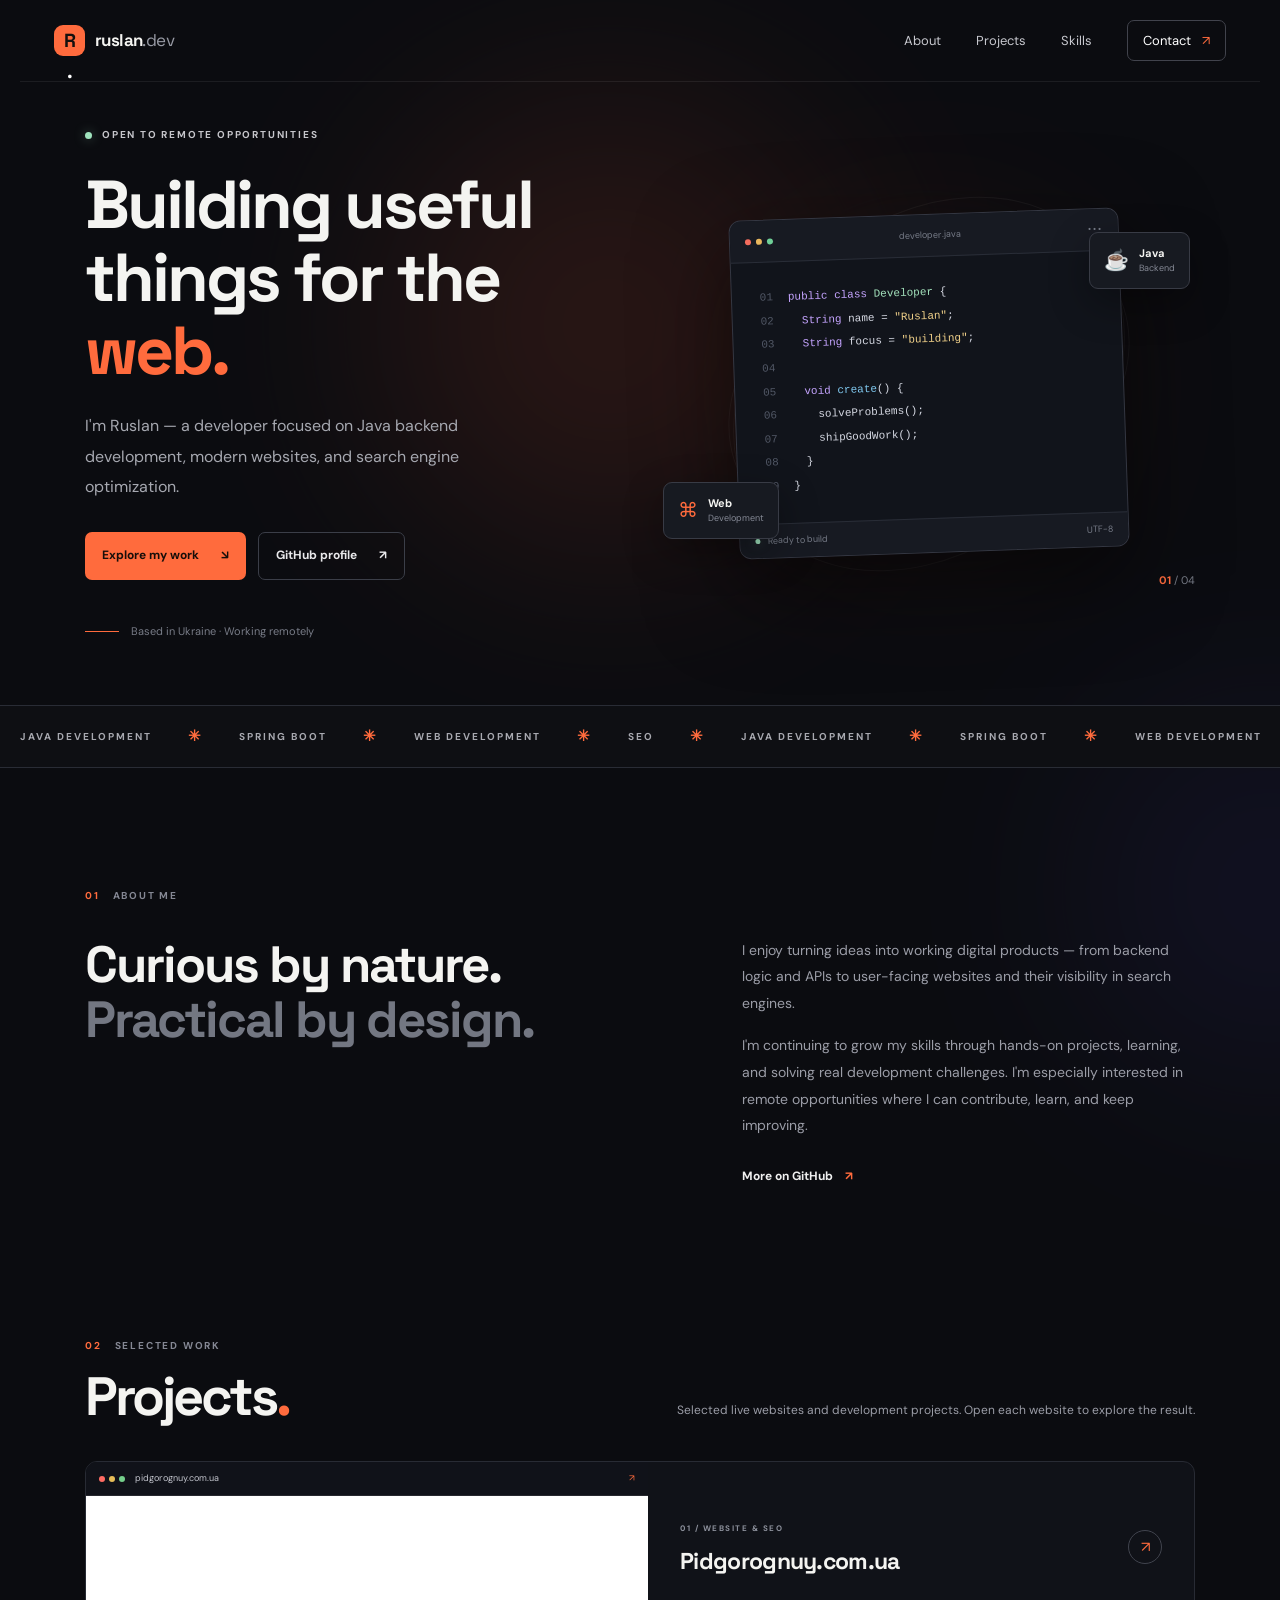
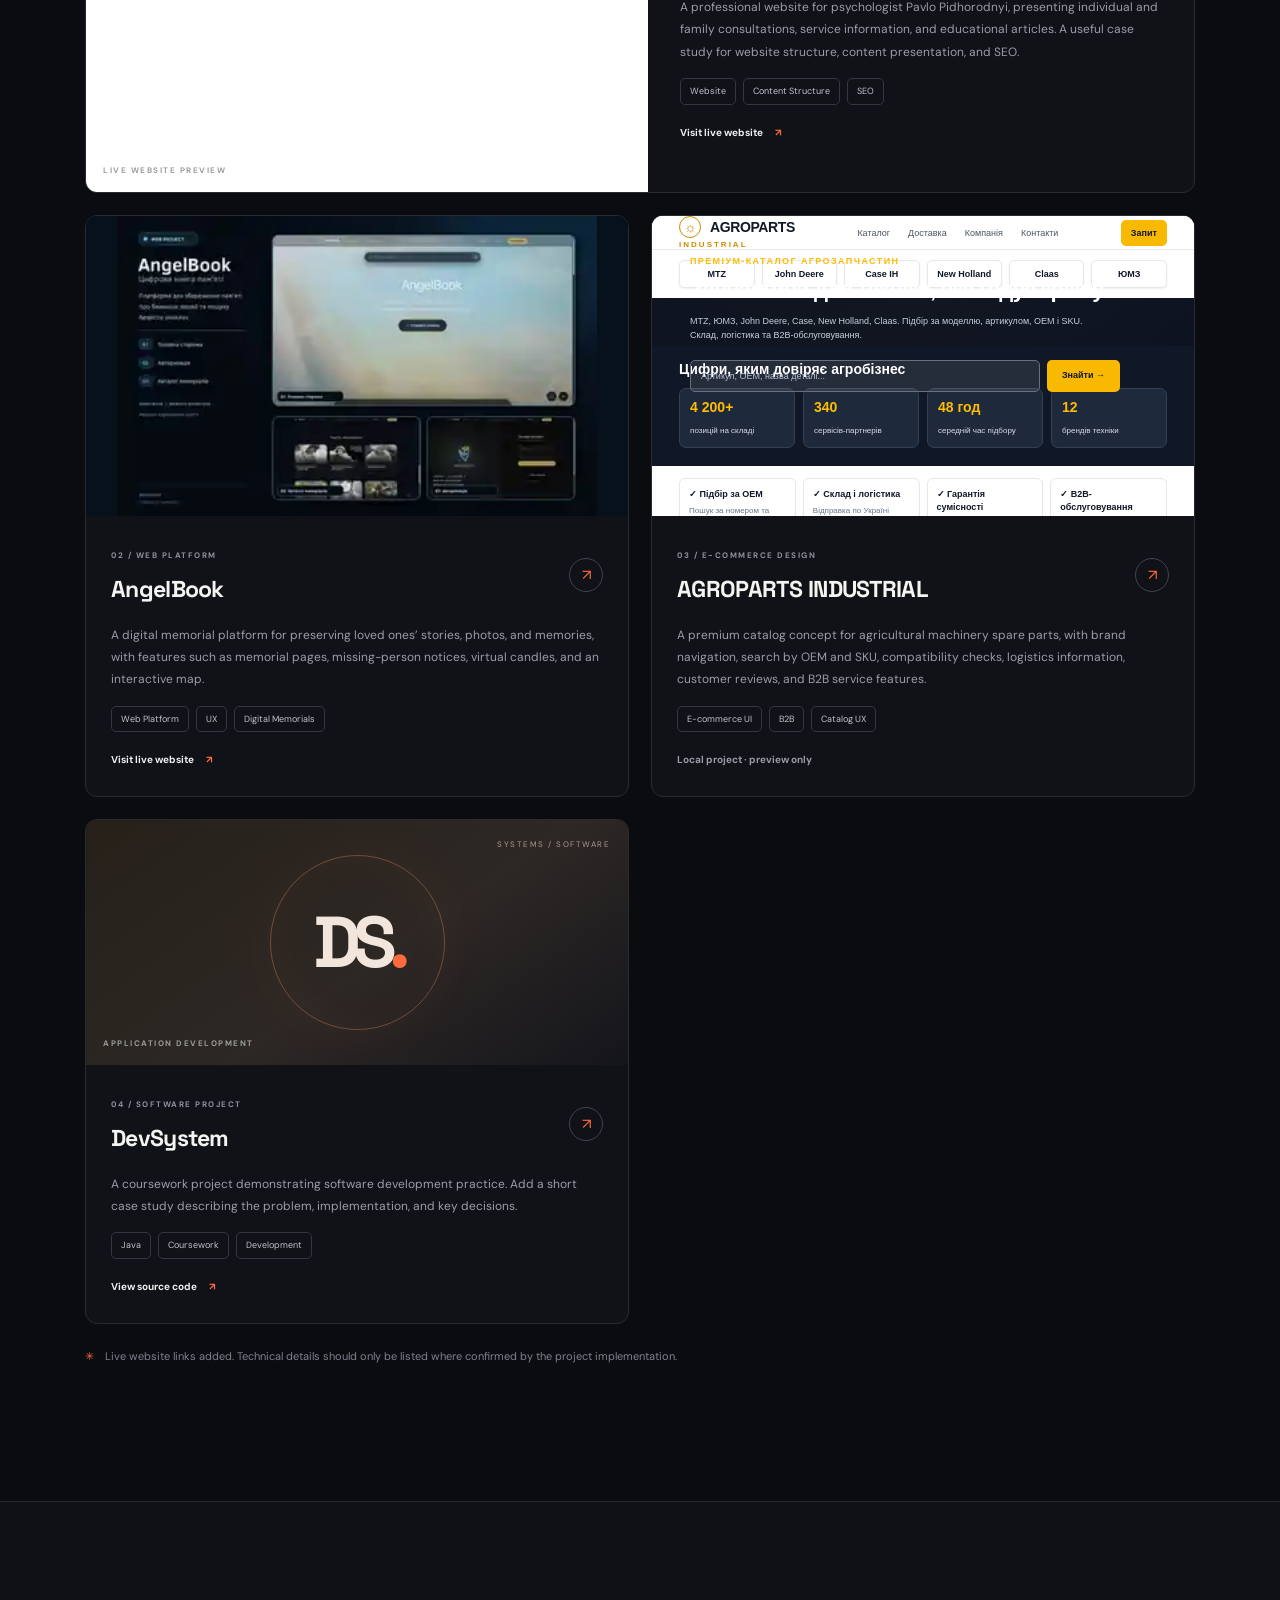
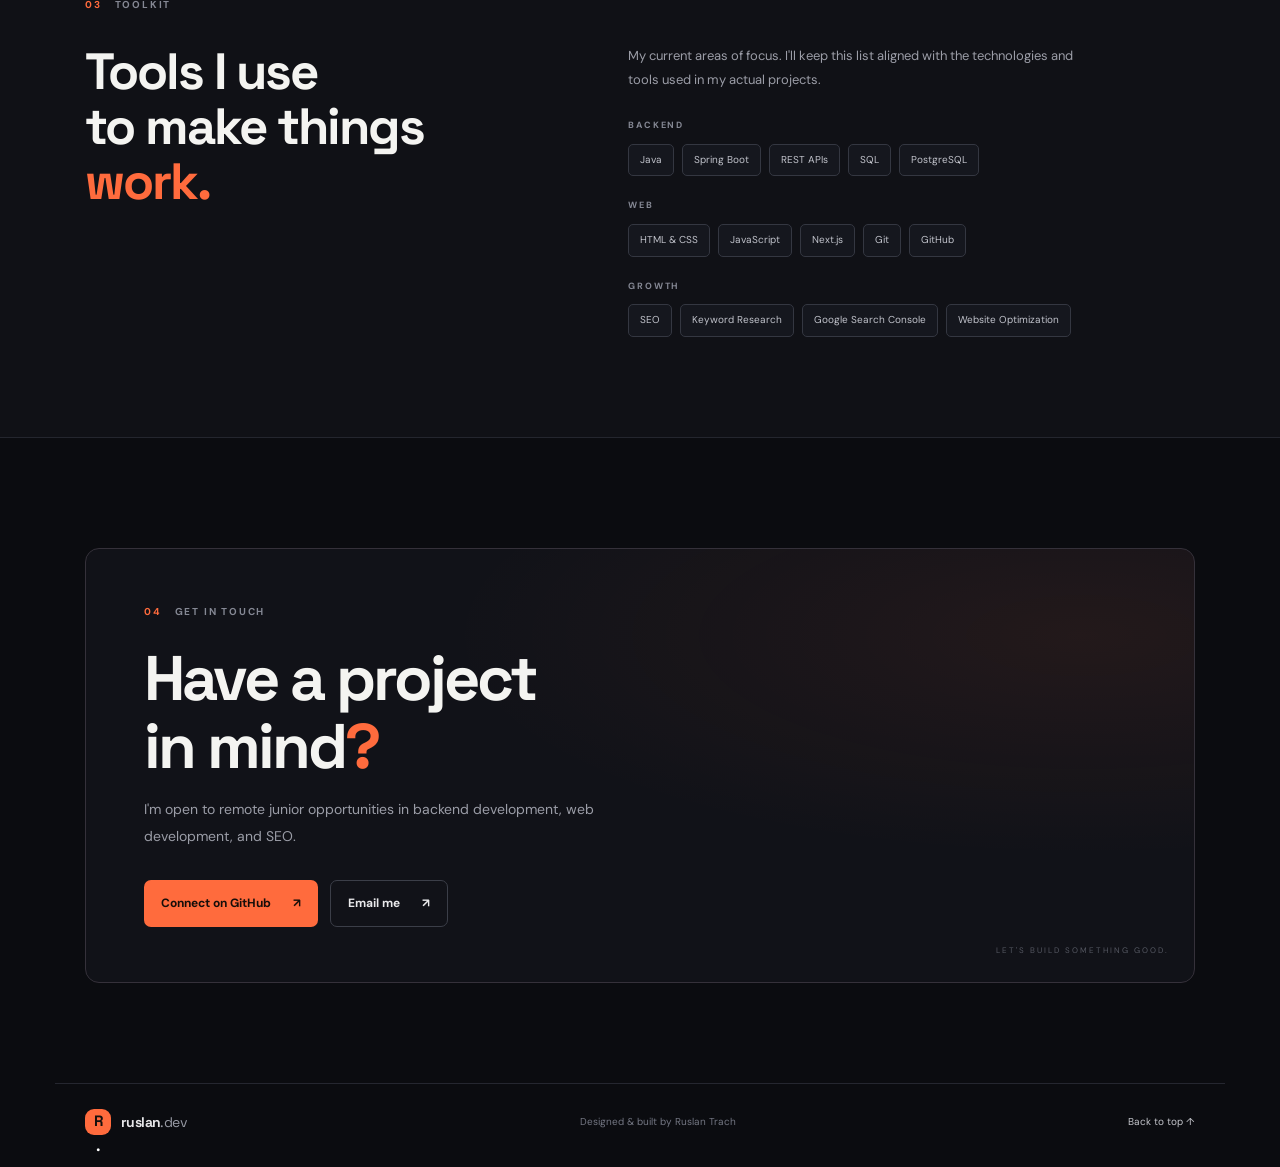
==== index.html @ de2ca95d "Refresh AGROPARTS portfolio preview" ====
<!doctype html>
<html lang="en">
<head>
  <meta charset="UTF-8">
  <meta name="viewport" content="width=device-width, initial-scale=1.0">
  <meta name="theme-color" content="#0b0c10">
  <meta name="description" content="Ruslan Trach — Java backend development, web development and SEO portfolio.">
  <title>Ruslan Trach — Developer Portfolio</title>
  <link rel="preconnect" href="https://fonts.googleapis.com">
  <link rel="preconnect" href="https://fonts.gstatic.com" crossorigin>
  <link href="https://fonts.googleapis.com/css2?family=DM+Sans:wght@400;500;600;700&family=Space+Grotesk:wght@400;500;600;700&display=swap" rel="stylesheet">
  <link rel="stylesheet" href="styles.css">
  <script src="script.js" defer></script>
</head>
<body>
  <div class="ambient ambient-one"></div>
  <div class="ambient ambient-two"></div>
  <header class="site-header">
    <a class="brand" href="#home" aria-label="Ruslan Trach home"><span class="brand-mark">R<span>.</span></span><span>ruslan<span class="muted">.dev</span></span></a>
    <button class="menu-toggle" aria-label="Toggle navigation" aria-expanded="false"><span></span><span></span></button>
    <nav class="nav" aria-label="Main navigation">
      <a href="#about">About</a><a href="#projects">Projects</a><a href="#skills">Skills</a><a href="#contact" class="nav-contact">Contact <span>↗</span></a>
    </nav>
  </header>

  <main>
    <section class="hero section-wrap" id="home">
      <div class="hero-copy">
        <div class="eyebrow"><span class="status-dot"></span> OPEN TO REMOTE OPPORTUNITIES</div>
        <h1>Building useful<br>things for the <span class="accent-text">web.</span></h1>
        <p class="hero-description">I'm Ruslan — a developer focused on Java backend development, modern websites, and search engine optimization.</p>
        <div class="hero-actions">
          <a class="button button-primary" href="#projects">Explore my work <span>↘</span></a>
          <a class="button button-ghost" href="https://github.com/TrachRuslan" target="_blank" rel="noreferrer">GitHub profile <span>↗</span></a>
        </div>
        <div class="hero-meta"><span class="meta-line"></span><span>Based in Ukraine · Working remotely</span></div>
      </div>
      <div class="hero-art" aria-label="Abstract developer illustration">
        <div class="orbit orbit-a"></div><div class="orbit orbit-b"></div>
        <div class="art-glow"></div>
        <div class="code-window">
          <div class="window-top"><div class="window-dots"><i></i><i></i><i></i></div><span>developer.java</span><span class="window-menu">•••</span></div>
          <div class="code-content">
            <div><span class="line-no">01</span><span class="code-purple">public class</span> <span class="code-green">Developer</span> <span>{</span></div>
            <div><span class="line-no">02</span>&nbsp;&nbsp;<span class="code-purple">String</span> name = <span class="code-yellow">"Ruslan"</span>;</div>
            <div><span class="line-no">03</span>&nbsp;&nbsp;<span class="code-purple">String</span> focus = <span class="code-yellow">"building"</span>;</div>
            <div><span class="line-no">04</span></div>
            <div><span class="line-no">05</span>&nbsp;&nbsp;<span class="code-purple">void</span> <span class="code-blue">create</span>() {</div>
            <div><span class="line-no">06</span>&nbsp;&nbsp;&nbsp;&nbsp;solveProblems();</div>
            <div><span class="line-no">07</span>&nbsp;&nbsp;&nbsp;&nbsp;shipGoodWork();</div>
            <div><span class="line-no">08</span>&nbsp;&nbsp;}</div>
            <div><span class="line-no">09</span>}</div>
          </div>
          <div class="window-footer"><span><i class="status-dot"></i> Ready to build</span><span>UTF-8</span></div>
        </div>
        <div class="floating-chip chip-java"><span class="chip-icon">☕</span><span><b>Java</b><small>Backend</small></span></div>
        <div class="floating-chip chip-web"><span class="chip-icon">⌘</span><span><b>Web</b><small>Development</small></span></div>
        <div class="hero-index">01 <span>/ 04</span></div>
      </div>
    </section>

    <section class="ticker" aria-label="Areas of focus"><div class="ticker-track"><span>JAVA DEVELOPMENT</span><b>✳</b><span>SPRING BOOT</span><b>✳</b><span>WEB DEVELOPMENT</span><b>✳</b><span>SEO</span><b>✳</b><span>JAVA DEVELOPMENT</span><b>✳</b><span>SPRING BOOT</span><b>✳</b><span>WEB DEVELOPMENT</span><b>✳</b><span>SEO</span><b>✳</b></div></section>

    <section class="section-wrap about-section" id="about">
      <div class="section-label"><span>01</span> ABOUT ME</div>
      <div class="about-grid">
        <h2>Curious by nature.<br><span class="muted-heading">Practical by design.</span></h2>
        <div class="about-copy"><p>I enjoy turning ideas into working digital products — from backend logic and APIs to user-facing websites and their visibility in search engines.</p><p>I'm continuing to grow my skills through hands-on projects, learning, and solving real development challenges. I'm especially interested in remote opportunities where I can contribute, learn, and keep improving.</p><a class="text-link" href="https://github.com/TrachRuslan" target="_blank" rel="noreferrer">More on GitHub <span>↗</span></a></div>
      </div>
    </section>

    <section class="section-wrap projects-section" id="projects">
      <div class="section-heading"><div><div class="section-label"><span>02</span> SELECTED WORK</div><h2>Projects<span class="accent-text">.</span></h2></div><p>Selected live websites and development projects. Open each website to explore the result.</p></div>
      <div class="project-grid">
        <article class="project-card project-featured">
          <div class="project-visual live-preview"><div class="preview-top"><span class="preview-dots"><i></i><i></i><i></i></span><span>pidgorognuy.com.ua</span><span>↗</span></div><iframe src="https://pidgorognuy.com.ua/" title="Live preview of Pidgorognuy website" loading="lazy"></iframe><a class="preview-overlay" href="https://pidgorognuy.com.ua/" target="_blank" rel="noreferrer" aria-label="Open Pidgorognuy website"></a><div class="visual-caption">LIVE WEBSITE PREVIEW</div></div>
          <div class="project-info"><div class="project-title-row"><div><span class="project-type">01 / WEBSITE & SEO</span><h3>Pidgorognuy.com.ua</h3></div><a class="round-link" href="https://pidgorognuy.com.ua/" target="_blank" rel="noreferrer" aria-label="Open Pidgorognuy website">↗</a></div><p>A professional website for psychologist Pavlo Pidhorodnyi, presenting individual and family consultations, service information, and educational articles. A useful case study for website structure, content presentation, and SEO.</p><div class="tag-list"><span>Website</span><span>Content Structure</span><span>SEO</span></div><a class="project-link" href="https://pidgorognuy.com.ua/" target="_blank" rel="noreferrer">Visit live website <span>↗</span></a></div>
        </article>
        <article class="project-card">
          <div class="project-visual angelbook-visual" style="padding:0;overflow:hidden;min-height:300px;background:#07111b;"><iframe src="angelbook-card.html?v=20261015-2" title="AngelBook portfolio showcase made from real website screenshots" loading="lazy" style="display:block;width:100%;height:100%;min-height:300px;border:0;"></iframe></div>
          <div class="project-info"><div class="project-title-row"><div><span class="project-type">02 / WEB PLATFORM</span><h3>AngelBook</h3></div><a class="round-link" href="https://www.angelbook.org/" target="_blank" rel="noreferrer" aria-label="Open AngelBook website">↗</a></div><p>A digital memorial platform for preserving loved ones’ stories, photos, and memories, with features such as memorial pages, missing-person notices, virtual candles, and an interactive map.</p><div class="tag-list"><span>Web Platform</span><span>UX</span><span>Digital Memorials</span></div><a class="project-link" href="https://www.angelbook.org/" target="_blank" rel="noreferrer">Visit live website <span>↗</span></a></div>
        </article>
        <article class="project-card">
          <div class="project-visual agroparts-visual" style="padding:0;overflow:hidden;min-height:300px;background:#f6f7f9;"><iframe src="agroparts-card.html?v=20261015-3" title="AGROPARTS INDUSTRIAL local project portfolio preview" loading="lazy" style="display:block;width:100%;height:100%;min-height:300px;border:0;"></iframe></div>
          <div class="project-info"><div class="project-title-row"><div><span class="project-type">03 / E-COMMERCE DESIGN</span><h3>AGROPARTS INDUSTRIAL</h3></div><span class="round-link" aria-hidden="true">↗</span></div><p>A premium catalog concept for agricultural machinery spare parts, with brand navigation, search by OEM and SKU, compatibility checks, logistics information, customer reviews, and B2B service features.</p><div class="tag-list"><span>E-commerce UI</span><span>B2B</span><span>Catalog UX</span></div><span class="project-link" style="cursor:default;color:var(--muted,#a1a1aa);">Local project · preview only</span></div>
        </article>
        <article class="project-card">
          <div class="project-visual dev-visual"><div class="dev-orbit"></div><div class="dev-monogram">DS<span>.</span></div><div class="dev-caption">SYSTEMS / SOFTWARE</div><div class="visual-caption">APPLICATION DEVELOPMENT</div></div>
          <div class="project-info"><div class="project-title-row"><div><span class="project-type">04 / SOFTWARE PROJECT</span><h3>DevSystem</h3></div><a class="round-link" href="https://github.com/TrachRuslan/devsystem-coursework" target="_blank" rel="noreferrer" aria-label="View DevSystem repository">↗</a></div><p>A coursework project demonstrating software development practice. Add a short case study describing the problem, implementation, and key decisions.</p><div class="tag-list"><span>Java</span><span>Coursework</span><span>Development</span></div><a class="project-link" href="https://github.com/TrachRuslan/devsystem-coursework" target="_blank" rel="noreferrer">View source code <span>↗</span></a></div>
        </article>
      </div>
      <p class="projects-note"><span>✳</span> Live website links added. Technical details should only be listed where confirmed by the project implementation.</p>
    </section>

    <section class="skills-section" id="skills"><div class="section-wrap"><div class="section-label"><span>03</span> TOOLKIT</div><div class="skills-layout"><h2>Tools I use<br>to make things<br><span class="accent-text">work.</span></h2><div class="skills-content"><p>My current areas of focus. I'll keep this list aligned with the technologies and tools used in my actual projects.</p><div class="skill-groups"><div class="skill-group"><h3>BACKEND</h3><div class="skill-pills"><span>Java</span><span>Spring Boot</span><span>REST APIs</span><span>SQL</span><span>PostgreSQL</span></div></div><div class="skill-group"><h3>WEB</h3><div class="skill-pills"><span>HTML & CSS</span><span>JavaScript</span><span>Next.js</span><span>Git</span><span>GitHub</span></div></div><div class="skill-group"><h3>GROWTH</h3><div class="skill-pills"><span>SEO</span><span>Keyword Research</span><span>Google Search Console</span><span>Website Optimization</span></div></div></div></div></div></div></section>

    <section class="section-wrap contact-section" id="contact"><div class="contact-panel"><div class="section-label"><span>04</span> GET IN TOUCH</div><h2>Have a project<br>in mind<span class="accent-text">?</span></h2><p>I'm open to remote junior opportunities in backend development, web development, and SEO.</p><div class="contact-actions"><a class="button button-primary" href="https://github.com/TrachRuslan" target="_blank" rel="noreferrer">Connect on GitHub <span>↗</span></a><a class="button button-ghost" href="mailto:YOUR_EMAIL@example.com">Email me <span>↗</span></a></div><span class="contact-decoration">LET'S BUILD SOMETHING GOOD.</span></div></section>
  </main>
  <footer class="site-footer"><a class="brand" href="#home"><span class="brand-mark">R<span>.</span></span><span>ruslan<span class="muted">.dev</span></span></a><span>Designed & built by Ruslan Trach</span><a href="#home">Back to top ↑</a></footer>
</body>
</html>
---- styles.css ----
:root{--bg:#0b0c10;--panel:#111319;--panel2:#151820;--text:#f4f4f1;--muted:#989ba5;--line:#292c35;--accent:#ff6b3d;--accent2:#ff9b6b;--green:#9fe3bd;--font:"DM Sans",sans-serif;--display:"Space Grotesk",sans-serif}*{box-sizing:border-box}html{scroll-behavior:smooth;scroll-padding-top:90px}body{margin:0;background:var(--bg);color:var(--text);font-family:var(--font);font-size:15px;line-height:1.65;overflow-x:hidden}a{color:inherit;text-decoration:none}button{font:inherit}.ambient{position:absolute;pointer-events:none;border-radius:50%;filter:blur(110px);opacity:.12;z-index:-1}.ambient-one{width:450px;height:450px;background:#ff6038;top:100px;left:30%}.ambient-two{width:380px;height:380px;background:#6154ff;top:700px;right:-180px;opacity:.08}.site-header{height:82px;max-width:1240px;margin:auto;padding:0 34px;display:flex;align-items:center;justify-content:space-between;border-bottom:1px solid rgba(255,255,255,.07);position:relative;z-index:10}.brand{display:inline-flex;align-items:center;gap:10px;font-family:var(--display);font-weight:700;font-size:17px;letter-spacing:-.6px}.brand-mark{width:31px;height:31px;display:grid;place-items:center;border-radius:9px;background:var(--accent);color:#15100e;font-size:19px}.brand-mark span{color:white}.muted{color:var(--muted);font-weight:400}.nav{display:flex;align-items:center;gap:35px;font-size:13px;color:#c7c8ce}.nav a{transition:color .2s}.nav a:hover,.text-link:hover,.project-link:hover{color:var(--accent2)}.nav-contact{border:1px solid #41434c;padding:9px 15px;border-radius:7px;color:white!important}.nav-contact span{color:var(--accent);margin-left:8px}.menu-toggle{display:none}.section-wrap{max-width:1170px;margin:0 auto;padding-left:30px;padding-right:30px}.hero{min-height:620px;display:grid;grid-template-columns:1fr 1fr;align-items:center;gap:45px;padding-top:45px;padding-bottom:65px}.eyebrow,.section-label,.project-type,.visual-caption,.skill-group h3{font-size:10px;letter-spacing:1.8px;font-weight:700}.eyebrow{display:flex;align-items:center;gap:10px;color:#c6c6cb}.status-dot{display:inline-block;width:7px;height:7px;border-radius:50%;background:var(--green);box-shadow:0 0 12px #9fe3bd66}.hero h1,.section-heading h2,.about-grid h2,.skills-layout h2,.contact-panel h2{font-family:var(--display);letter-spacing:-3px;line-height:1.08;font-size:clamp(44px,5.3vw,70px);margin:24px 0}.accent-text{color:var(--accent)}.hero-description{max-width:470px;color:#a6a8b0;font-size:16px;line-height:1.9}.hero-actions,.contact-actions{display:flex;gap:12px;flex-wrap:wrap;margin-top:30px}.button{display:inline-flex;align-items:center;justify-content:center;gap:22px;padding:13px 17px;border-radius:7px;font-size:12px;font-weight:700;transition:transform .2s,border-color .2s,background .2s}.button:hover{transform:translateY(-2px)}.button-primary{background:var(--accent);color:#170e0a}.button-primary:hover{background:var(--accent2)}.button-ghost{border:1px solid #3b3e48;color:#e9e9eb}.button-ghost:hover{border-color:var(--accent)}.hero-meta{display:flex;align-items:center;gap:12px;color:#777b86;font-size:11px;margin-top:42px}.meta-line{height:1px;width:34px;background:var(--accent)}.hero-art{position:relative;min-height:410px;display:grid;place-items:center}.orbit{position:absolute;border:1px solid #ffffff0d;border-radius:50%;transform:rotate(-25deg)}.orbit-a{width:420px;height:300px}.orbit-b{width:330px;height:430px;transform:rotate(50deg)}.art-glow{position:absolute;width:250px;height:250px;border-radius:50%;background:#ff6038;filter:blur(100px);opacity:.15}.code-window{position:relative;z-index:1;width:min(100%,390px);background:#11141b;border:1px solid #343742;border-radius:12px;box-shadow:0 30px 90px #0008;overflow:hidden;transform:rotate(-2deg)}.window-top,.window-footer{height:42px;display:flex;align-items:center;justify-content:space-between;padding:0 15px;background:#171a22;color:#777c88;font-size:9px;border-bottom:1px solid #292d37}.window-dots{display:flex;gap:5px}.window-dots i{height:6px;width:6px;border-radius:50%;background:#f36c5d}.window-dots i:nth-child(2){background:#e9b75d}.window-dots i:nth-child(3){background:#6fcf97}.window-menu{letter-spacing:2px}.code-content{padding:24px 12px;font-family:monospace;font-size:11px;line-height:2.15;color:#d5d8e2;white-space:nowrap}.line-no{display:inline-block;width:29px;color:#515765;text-align:right;margin-right:15px}.code-purple{color:#c5a4ff}.code-green{color:#a4e3bd}.code-yellow{color:#f2d28a}.code-blue{color:#80c9f0}.window-footer{border-top:1px solid #292d37;border-bottom:0;height:34px}.window-footer .status-dot{margin-right:6px;width:5px;height:5px}.floating-chip{position:absolute;z-index:2;display:flex;align-items:center;gap:10px;padding:11px 14px;background:#171a21;border:1px solid #383b45;border-radius:9px;box-shadow:0 14px 40px #0005}.floating-chip b,.floating-chip small{display:block;line-height:1.4}.floating-chip b{font-size:11px}.floating-chip small{color:#858995;font-size:9px}.chip-icon{font-size:20px;color:var(--accent)}.chip-java{top:53px;right:5px}.chip-web{bottom:50px;left:0}.hero-index{position:absolute;right:0;bottom:0;font-size:11px;color:var(--accent);font-weight:700}.hero-index span{color:#777b86;font-weight:400}.ticker{border-top:1px solid var(--line);border-bottom:1px solid var(--line);overflow:hidden;background:#0e0f13}.ticker-track{display:flex;justify-content:space-around;align-items:center;gap:36px;min-width:800px;padding:18px 20px;font-size:10px;font-weight:700;letter-spacing:2px;color:#a8a9b0;white-space:nowrap}.ticker-track b{color:var(--accent);font-size:15px}.about-section{padding-top:120px;padding-bottom:115px}.section-label{color:#858894;display:flex;align-items:center;gap:13px}.section-label span{color:var(--accent)}.about-grid{display:grid;grid-template-columns:1fr .8fr;gap:90px;align-items:start;margin-top:32px}.about-grid h2,.skills-layout h2{font-size:clamp(35px,4vw,51px);letter-spacing:-2px;margin:0}.muted-heading{color:#737782}.about-copy p,.section-heading>p,.skills-content>p,.contact-panel>p{color:#9b9da7;line-height:1.9;font-size:14px;margin:0 0 16px}.text-link,.project-link{display:inline-flex;align-items:center;gap:12px;color:#f0f0f0;font-size:12px;font-weight:700;margin-top:12px}.text-link span,.project-link span{color:var(--accent)}.projects-section{padding-top:35px;padding-bottom:125px}.section-heading{display:flex;align-items:end;justify-content:space-between;margin-bottom:35px}.section-heading h2{font-size:54px;margin:14px 0 0}.section-heading>p{font-size:12px;margin:0 0 5px}.project-grid{display:grid;grid-template-columns:1fr 1fr;gap:22px}.project-card{border:1px solid #282b34;background:#101218;border-radius:12px;overflow:hidden;transition:transform .25s,border-color .25s}.project-card:hover{transform:translateY(-4px);border-color:#48404a}.project-featured{grid-column:span 2;display:grid;grid-template-columns:1.03fr 1fr}.project-visual{height:245px;position:relative;overflow:hidden;background:#181d1b}.project-featured .project-visual{height:100%;min-height:330px}.visual-caption{position:absolute;bottom:15px;left:17px;color:#999e9b;font-size:8px;letter-spacing:1.5px}.agri-visual{background:linear-gradient(135deg,#17271f,#314b32 60%,#202c24);padding:20px 25px}.visual-grid,.backend-grid{position:absolute;inset:0;background-image:linear-gradient(#ffffff0a 1px,transparent 1px),linear-gradient(90deg,#ffffff0a 1px,transparent 1px);background-size:28px 28px;mask-image:linear-gradient(120deg,#000,transparent 85%)}.agri-top{position:relative;display:flex;justify-content:space-between;align-items:center;color:#e6eadf;font-size:13px}.mini-brand{font-family:var(--display);font-weight:700;letter-spacing:-.5px}.mini-brand span{color:#c5e17b}.mini-menu{font-size:18px}.agri-copy{position:relative;z-index:1;margin-top:45px;display:flex;flex-direction:column;align-items:flex-start}.visual-kicker{font-size:8px;letter-spacing:2px;color:#c2d7b0}.agri-copy strong{font-family:var(--display);font-size:clamp(24px,3vw,38px);line-height:1.1;letter-spacing:-1.5px;margin:10px 0 16px;color:#f0f2e9}.visual-cta{font-size:9px;background:#d3e99a;color:#1b2819;padding:7px 10px;border-radius:3px;font-weight:700}.agri-orb{position:absolute;right:28px;bottom:26px;width:110px;height:110px;border-radius:50%;border:1px solid #d6edac77;display:grid;place-items:center;color:#d6edac;font-family:var(--display);font-size:43px;transform:rotate(12deg);box-shadow:inset 0 0 40px #d6edac12}.agri-orb span{font-size:18px;color:#d6edac}.project-info{padding:25px}.project-featured .project-info{padding:30px 32px;display:flex;flex-direction:column;align-items:flex-start;justify-content:center}.project-title-row{display:flex;align-items:center;justify-content:space-between;width:100%;gap:10px}.project-type{font-size:8px;letter-spacing:1.5px;color:#8e929d}.project-info h3{font-family:var(--display);font-size:23px;letter-spacing:-.7px;margin:5px 0 0}.round-link{flex-shrink:0;display:grid;place-items:center;width:34px;height:34px;border:1px solid #41444e;border-radius:50%;color:var(--accent);transition:background .2s}.round-link:hover{background:#29201e}.project-info p{color:#9b9da7;font-size:12px;line-height:1.85;margin:15px 0}.tag-list{display:flex;gap:7px;flex-wrap:wrap}.tag-list span,.skill-pills span{border:1px solid #343741;border-radius:5px;padding:5px 9px;font-size:9px;color:#c1c3cb}.project-link{margin-top:20px;font-size:10px}.backend-visual{background:linear-gradient(135deg,#19182b,#22223b 60%,#14151e);display:grid;place-items:center}.api-badge{position:absolute;top:22px;left:22px;font-size:10px;letter-spacing:1px;color:#e5e2ff}.api-badge span{color:#9fe3bd;font-size:8px;margin-left:8px}.api-card{width:64%;max-width:230px;position:relative;z-index:1;background:#10111c;border:1px solid #45445d;border-radius:8px;padding:14px;box-shadow:0 20px 45px #0005;transform:rotate(3deg)}.api-card-top{display:flex;justify-content:space-between;color:#9b9eb1;font-size:8px}.api-card-top span:last-child{color:#9fe3bd}.api-route{font-family:monospace;font-size:14px;margin:13px 0;color:#f2f0ff}.api-line{height:4px;border-radius:3px;background:#37384d;margin:7px 0}.line-wide{width:100%}.line-short{width:55%}.api-response{background:#191a2a;border-radius:4px;padding:8px;font-family:monospace;font-size:9px;line-height:1.8;color:#b7a5ff}.api-response i{font-style:normal;color:#9fe3bd}.dev-visual{background:linear-gradient(145deg,#262019,#2e2825 55%,#14151b);display:grid;place-items:center}.dev-orbit{position:absolute;width:175px;height:175px;border:1px solid #ff9b6b55;border-radius:50%;box-shadow:0 0 55px #ff6b3d0b,inset 0 0 40px #ff6b3d0b}.dev-monogram{font-family:var(--display);font-size:72px;letter-spacing:-8px;font-weight:700;color:#f2e5db;z-index:1}.dev-monogram span{color:var(--accent)}.dev-caption{position:absolute;top:18px;right:18px;font-size:8px;color:#a59a93;letter-spacing:1.5px}.projects-note{color:#7e828e;font-size:11px;margin-top:23px}.projects-note span{color:var(--accent);margin-right:8px}.skills-section{background:#101116;border-top:1px solid #24262e;border-bottom:1px solid #24262e;padding:95px 0 100px}.skills-layout{display:grid;grid-template-columns:.8fr 1fr;gap:90px;margin-top:30px}.skills-layout h2{font-size:51px}.skills-content>p{font-size:13px;max-width:450px}.skill-groups{display:grid;gap:22px;margin-top:25px}.skill-group h3{color:#858894;font-size:9px;margin:0 0 11px}.skill-pills{display:flex;gap:8px;flex-wrap:wrap}.skill-pills span{padding:7px 11px;font-size:10px;background:#15171e}.contact-section{padding-top:110px;padding-bottom:100px}.contact-panel{position:relative;overflow:hidden;padding:55px 58px;border:1px solid #35313a;border-radius:14px;background:radial-gradient(ellipse at 90% 20%,#ff6b3d13,transparent 45%),#111218}.contact-panel h2{font-size:clamp(44px,5vw,63px);margin:24px 0 16px}.contact-panel>p{max-width:480px}.contact-decoration{position:absolute;right:25px;bottom:25px;font-size:8px;letter-spacing:2px;color:#555862}.site-footer{max-width:1170px;margin:auto;padding:25px 30px 32px;border-top:1px solid #252730;display:flex;align-items:center;justify-content:space-between;color:#747783;font-size:10px}.site-footer .brand{color:#e7e7e9;font-size:14px}.site-footer .brand-mark{width:26px;height:26px;font-size:15px}.site-footer>a:last-child{color:#c5c6cc}.site-footer>a:last-child:hover{color:var(--accent)}@media(min-width:1300px){.hero{min-height:660px}}@media(max-width:850px){.hero{grid-template-columns:1fr;gap:10px;padding-top:80px}.hero-copy{max-width:650px}.hero-art{min-height:380px;margin-top:5px}.hero h1{font-size:62px}.about-grid,.skills-layout{grid-template-columns:1fr;gap:28px}.about-grid{margin-top:24px}.skills-layout h2 br{display:none}.project-featured{grid-template-columns:1fr}.project-featured .project-visual{min-height:300px}.project-featured .project-info{padding:25px}.section-heading{align-items:start;gap:20px;flex-direction:column}.section-heading>p br{display:none}.about-section{padding-top:90px;padding-bottom:80px}.projects-section{padding-bottom:90px}.skills-section{padding:75px 0}.contact-section{padding-top:75px;padding-bottom:70px}}@media(max-width:600px){.site-header{height:70px;padding:0 20px}.menu-toggle{display:flex;flex-direction:column;gap:5px;border:1px solid #363943;background:#15171e;padding:10px;border-radius:7px}.menu-toggle span{display:block;width:18px;height:2px;background:#eee}.nav{display:none;position:absolute;top:69px;left:0;right:0;background:#101116;padding:20px;flex-direction:column;align-items:stretch;gap:18px;border-bottom:1px solid var(--line)}.nav.open{display:flex}.nav-contact{text-align:center}.section-wrap{padding-left:21px;padding-right:21px}.hero{padding-top:64px;padding-bottom:40px;min-height:auto}.hero h1{font-size:48px;letter-spacing:-2px}.hero-description{font-size:14px}.hero-actions{gap:8px}.button{padding:12px 13px;gap:13px}.hero-art{min-height:320px;margin:15px -8px 0}.code-window{width:94%;transform:none}.code-content{font-size:9px;padding:18px 8px}.line-no{margin-right:8px;width:22px}.chip-java{top:15px;right:0}.chip-web{bottom:15px;left:0}.floating-chip{padding:8px 10px}.orbit-a{width:300px;height:220px}.orbit-b{height:320px;width:260px}.hero-index{right:5px;bottom:-2px}.ticker-track{gap:23px;padding:14px 10px;font-size:9px}.about-section{padding-top:70px;padding-bottom:70px}.about-grid h2,.skills-layout h2{font-size:37px}.section-heading h2{font-size:45px}.project-grid{grid-template-columns:1fr;gap:16px}.project-featured{grid-column:auto}.project-featured .project-visual{min-height:270px}.agri-orb{width:80px;height:80px;font-size:31px;right:15px;bottom:20px}.agri-copy{margin-top:38px}.agri-copy strong{font-size:31px}.project-info,.project-featured .project-info{padding:22px}.project-info h3{font-size:21px}.project-visual{height:225px}.skills-section{padding:65px 0}.skills-layout{gap:20px}.skill-groups{gap:19px}.contact-section{padding-top:55px;padding-bottom:55px}.contact-panel{padding:30px 22px}.contact-panel h2{font-size:45px;letter-spacing:-2px}.contact-decoration{position:static;display:block;margin-top:30px;font-size:7px}.site-footer{padding:22px 21px;gap:15px;flex-wrap:wrap}.site-footer>span{order:3;width:100%}}@media(prefers-reduced-motion:reduce){*,*::before,*::after{scroll-behavior:auto!important;transition:none!important}}
/* Real project previews */
.live-preview{background:#101218;isolation:isolate}
.preview-top{height:34px;position:absolute;z-index:2;left:0;right:0;top:0;display:flex;align-items:center;gap:10px;padding:0 13px;background:#111319eF;border-bottom:1px solid #ffffff18;color:#c4c6ce;font-size:9px}
.preview-top>span:last-child{margin-left:auto;color:var(--accent)}
.preview-dots{display:flex;gap:4px}
.preview-dots i{display:block;width:6px;height:6px;border-radius:50%;background:#ff6b63}
.preview-dots i:nth-child(2){background:#e7bd58}
.preview-dots i:nth-child(3){background:#75cf8b}
.live-preview iframe{position:absolute;top:34px;left:0;width:100%;height:calc(100% - 34px);border:0;background:#fff;pointer-events:none}
.preview-overlay{position:absolute;inset:34px 0 0;z-index:1}
.angelbook-visual{background:#090a0f;min-height:330px;display:block}
.angelbook-shot{position:absolute;overflow:hidden;border:1px solid #ffffff35;border-radius:7px;background:#111;box-shadow:0 18px 45px #0009}
.angelbook-shot img{display:block;width:100%;height:100%;object-fit:cover;object-position:top}
.angelbook-shot-main{left:6%;top:9%;width:66%;height:72%;z-index:2;transform:rotate(-2deg)}
.angelbook-shot-side{right:4%;top:17%;width:42%;height:43%;z-index:3;transform:rotate(3deg)}
.angelbook-shot-bottom{right:8%;bottom:4%;width:51%;height:37%;z-index:4;transform:rotate(-1deg)}
.angelbook-visual .visual-caption{z-index:5;left:13px;bottom:10px;padding:4px 7px;border-radius:3px;background:#090a0fce;color:#d6c27e;font-size:7px;letter-spacing:1.2px}
@media(max-width:600px){.angelbook-visual{min-height:270px}.angelbook-shot-main{width:70%;height:70%;left:4%;top:8%}.angelbook-shot-side{width:45%;height:42%;right:3%;top:15%}.angelbook-shot-bottom{width:53%;height:37%;right:5%;bottom:4%}.live-preview{min-height:270px}}
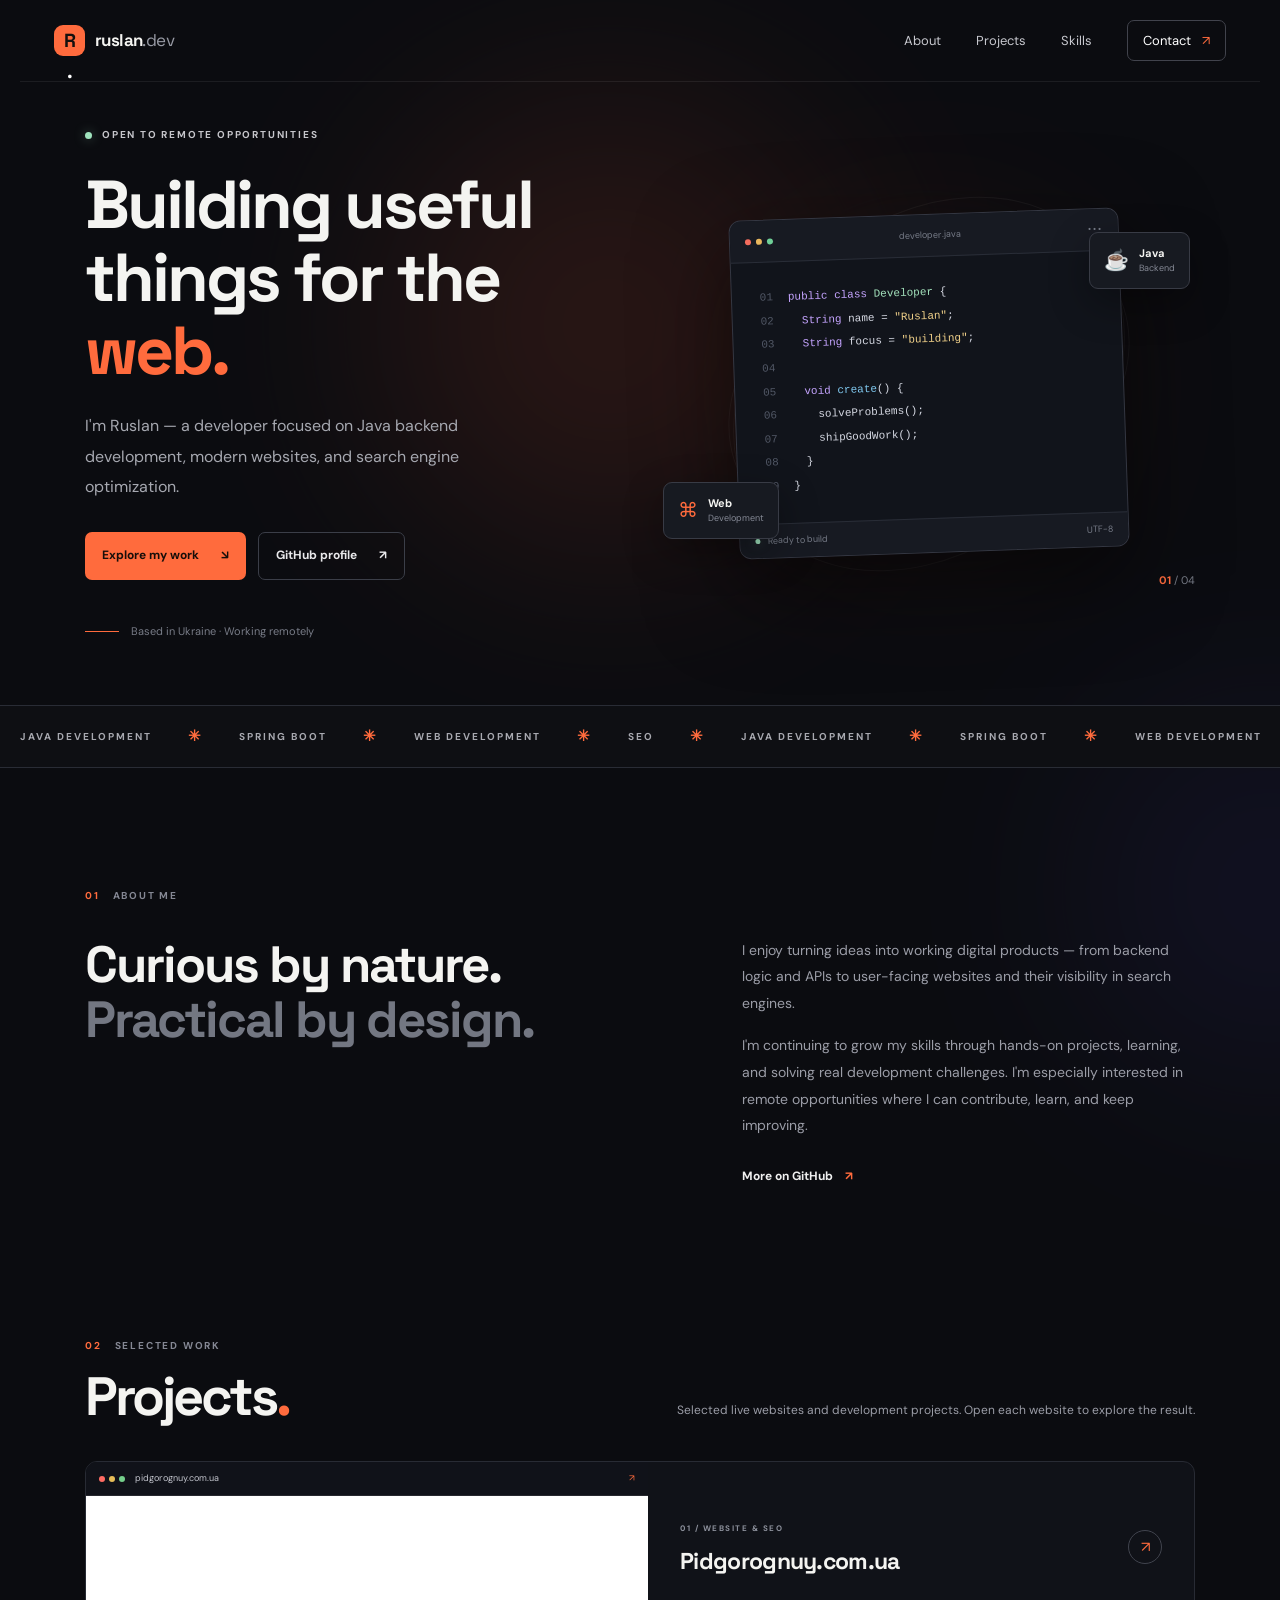
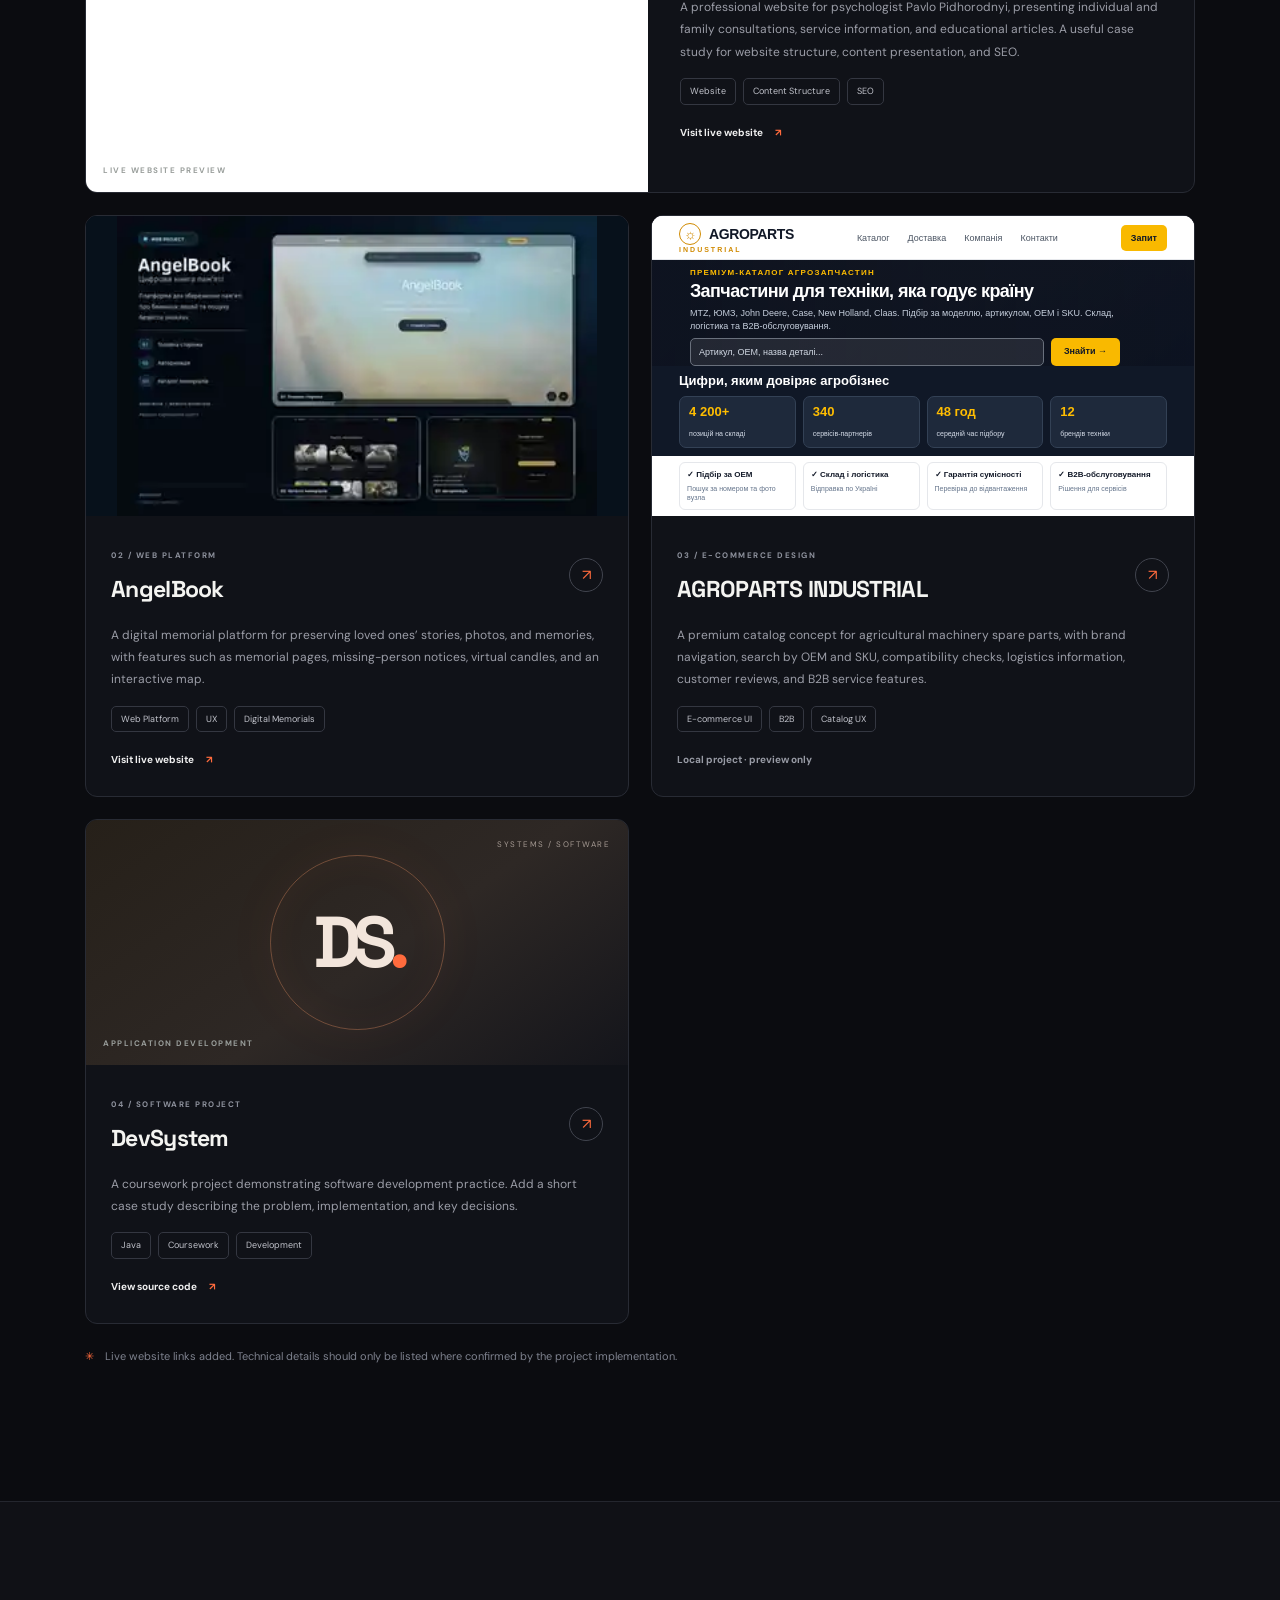
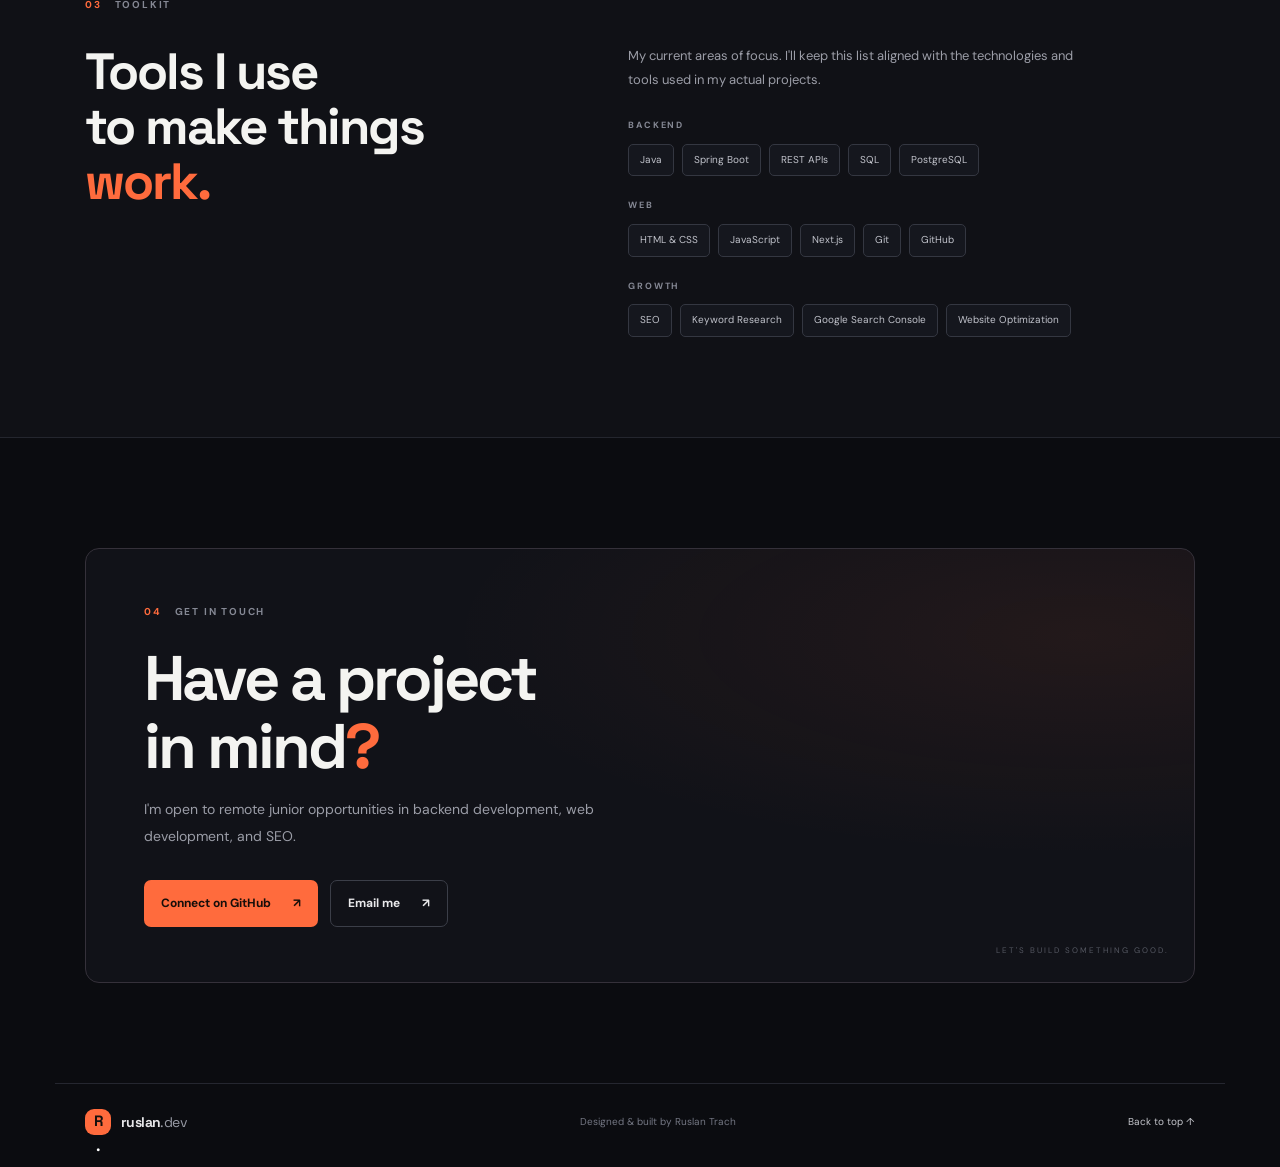
==== commit 0f5871d1: "Refresh AGROPARTS preview after layout fix" ====
--- a/index.html
+++ b/index.html
@@ -81,7 +81,7 @@
           <div class="project-info"><div class="project-title-row"><div><span class="project-type">02 / WEB PLATFORM</span><h3>AngelBook</h3></div><a class="round-link" href="https://www.angelbook.org/" target="_blank" rel="noreferrer" aria-label="Open AngelBook website">↗</a></div><p>A digital memorial platform for preserving loved ones’ stories, photos, and memories, with features such as memorial pages, missing-person notices, virtual candles, and an interactive map.</p><div class="tag-list"><span>Web Platform</span><span>UX</span><span>Digital Memorials</span></div><a class="project-link" href="https://www.angelbook.org/" target="_blank" rel="noreferrer">Visit live website <span>↗</span></a></div>
         </article>
         <article class="project-card">
-          <div class="project-visual agroparts-visual" style="padding:0;overflow:hidden;min-height:300px;background:#f6f7f9;"><iframe src="agroparts-card.html?v=20261015-3" title="AGROPARTS INDUSTRIAL local project portfolio preview" loading="lazy" style="display:block;width:100%;height:100%;min-height:300px;border:0;"></iframe></div>
+          <div class="project-visual agroparts-visual" style="padding:0;overflow:hidden;min-height:300px;background:#f6f7f9;"><iframe src="agroparts-card.html?v=20261015-4" title="AGROPARTS INDUSTRIAL local project portfolio preview" loading="lazy" style="display:block;width:100%;height:100%;min-height:300px;border:0;"></iframe></div>
           <div class="project-info"><div class="project-title-row"><div><span class="project-type">03 / E-COMMERCE DESIGN</span><h3>AGROPARTS INDUSTRIAL</h3></div><span class="round-link" aria-hidden="true">↗</span></div><p>A premium catalog concept for agricultural machinery spare parts, with brand navigation, search by OEM and SKU, compatibility checks, logistics information, customer reviews, and B2B service features.</p><div class="tag-list"><span>E-commerce UI</span><span>B2B</span><span>Catalog UX</span></div><span class="project-link" style="cursor:default;color:var(--muted,#a1a1aa);">Local project · preview only</span></div>
         </article>
         <article class="project-card">
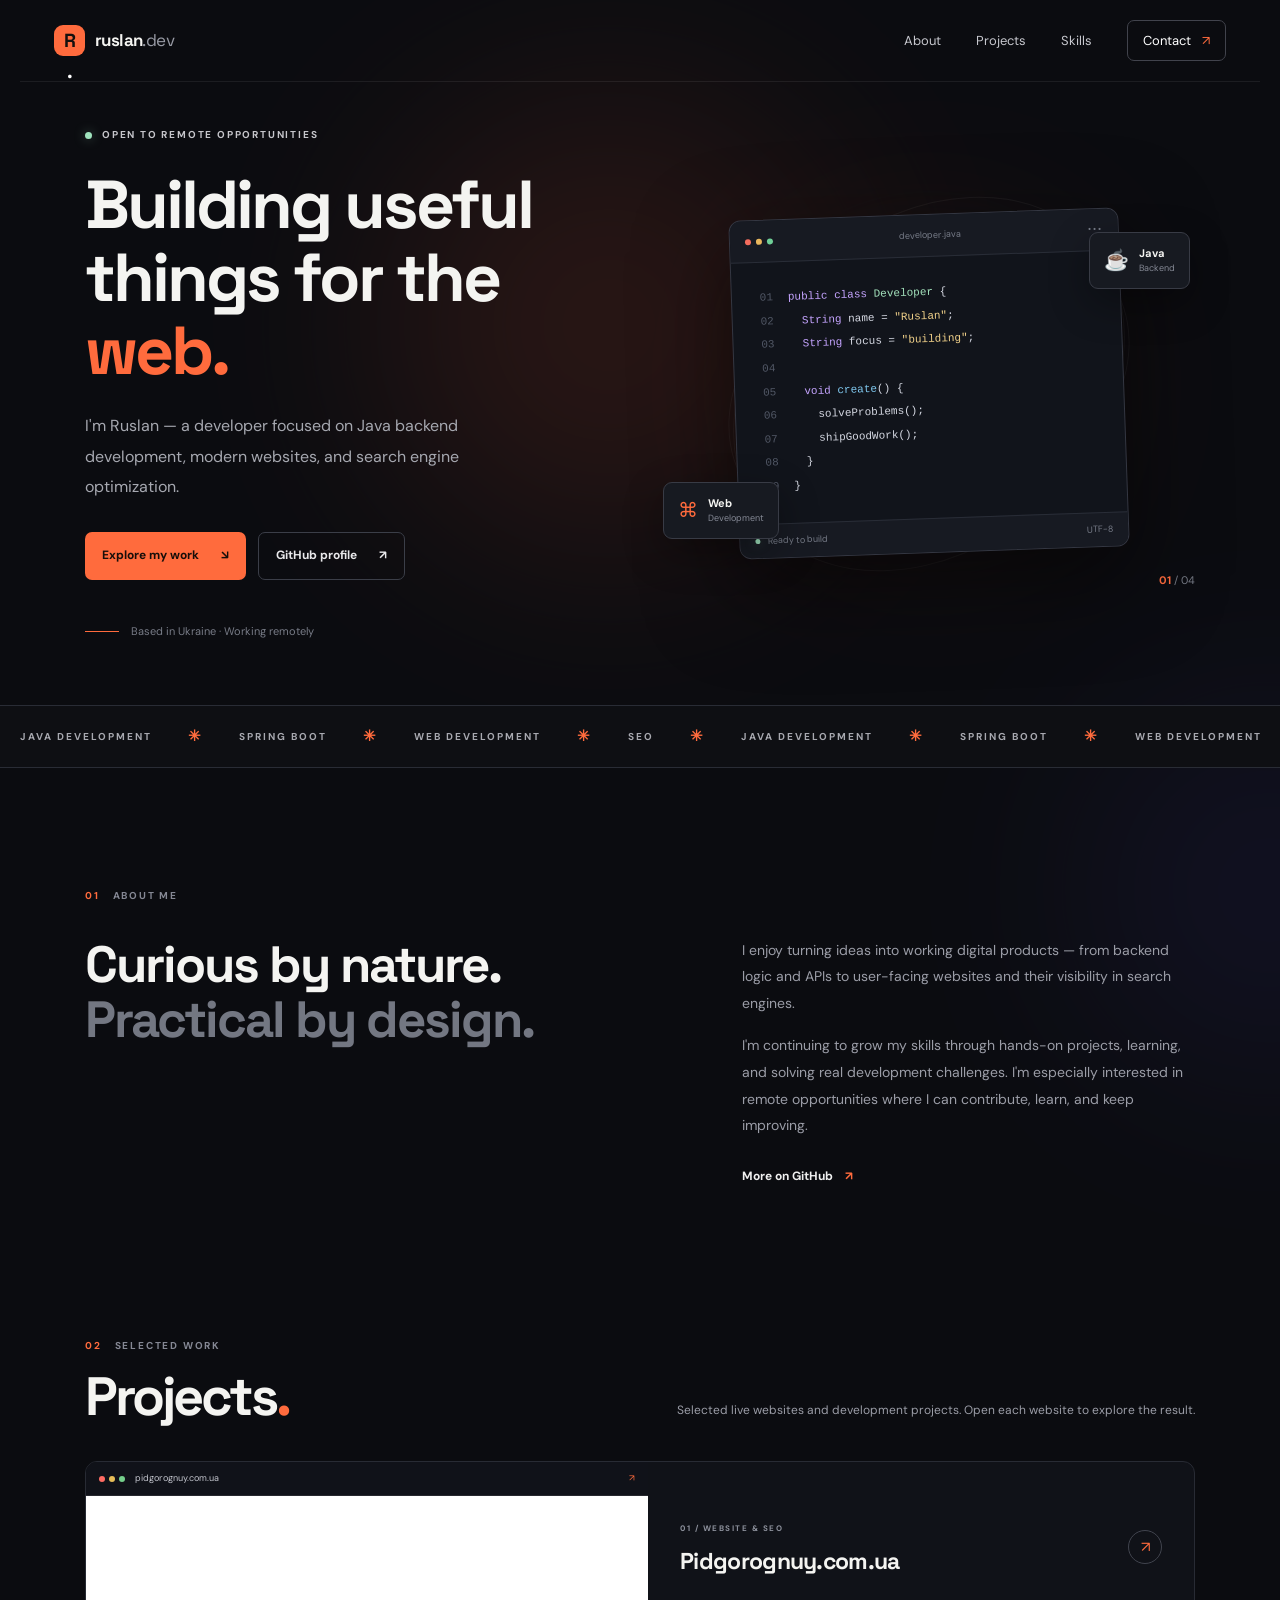
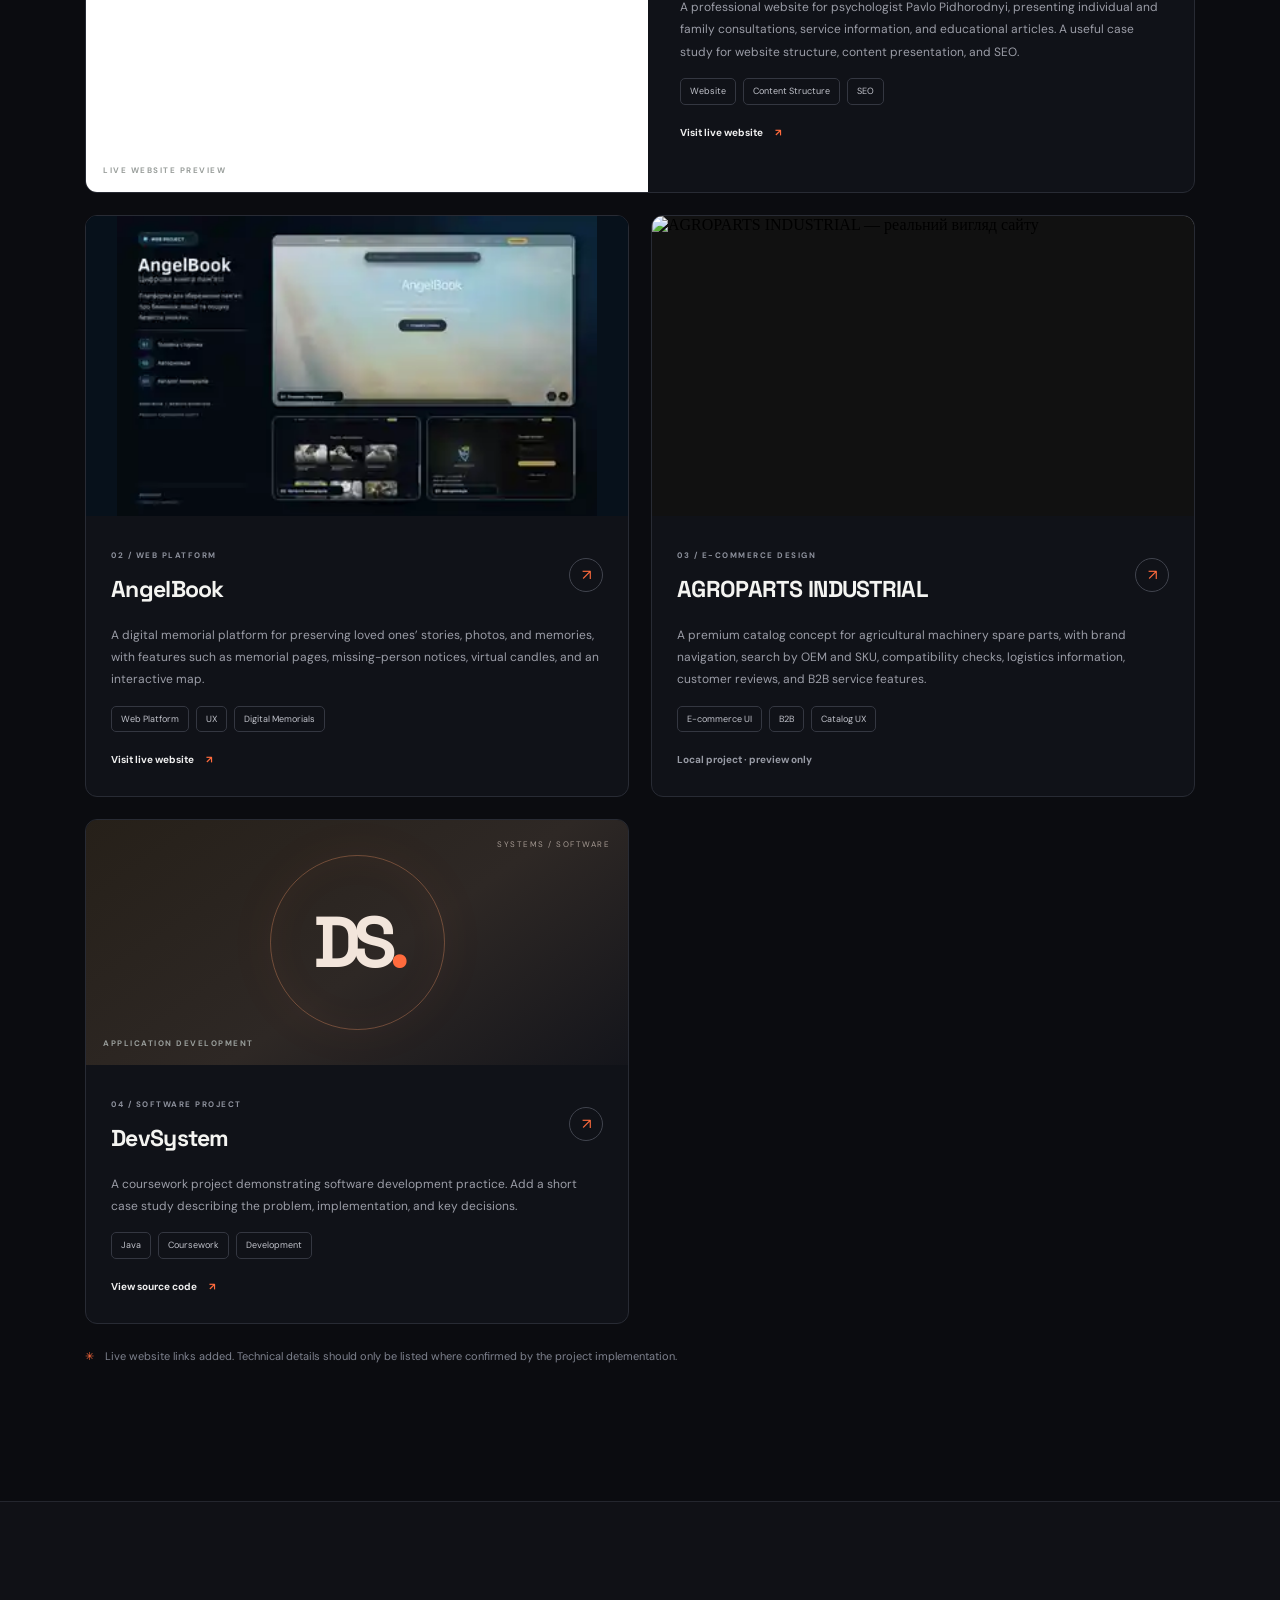
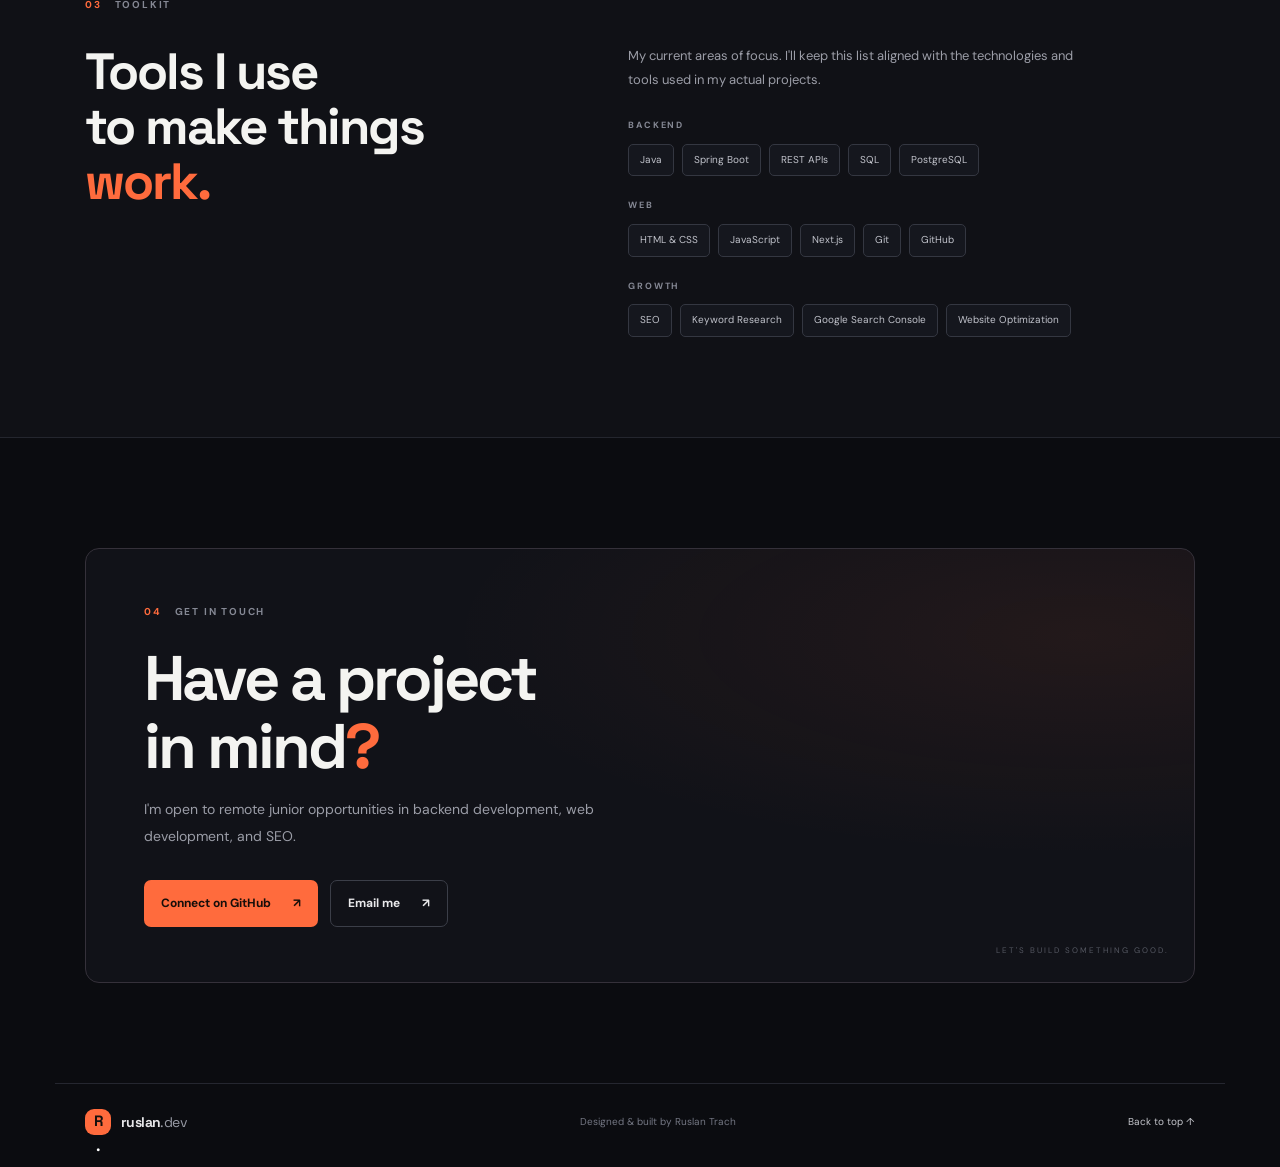
==== commit a2935e88: "Refresh AGROPARTS screenshot preview" ====
--- a/index.html
+++ b/index.html
@@ -81,7 +81,7 @@
           <div class="project-info"><div class="project-title-row"><div><span class="project-type">02 / WEB PLATFORM</span><h3>AngelBook</h3></div><a class="round-link" href="https://www.angelbook.org/" target="_blank" rel="noreferrer" aria-label="Open AngelBook website">↗</a></div><p>A digital memorial platform for preserving loved ones’ stories, photos, and memories, with features such as memorial pages, missing-person notices, virtual candles, and an interactive map.</p><div class="tag-list"><span>Web Platform</span><span>UX</span><span>Digital Memorials</span></div><a class="project-link" href="https://www.angelbook.org/" target="_blank" rel="noreferrer">Visit live website <span>↗</span></a></div>
         </article>
         <article class="project-card">
-          <div class="project-visual agroparts-visual" style="padding:0;overflow:hidden;min-height:300px;background:#f6f7f9;"><iframe src="agroparts-card.html?v=20261015-4" title="AGROPARTS INDUSTRIAL local project portfolio preview" loading="lazy" style="display:block;width:100%;height:100%;min-height:300px;border:0;"></iframe></div>
+          <div class="project-visual agroparts-visual" style="padding:0;overflow:hidden;min-height:300px;background:#f6f7f9;"><iframe src="agroparts-card.html?v=20261015-5" title="AGROPARTS INDUSTRIAL local project portfolio preview" loading="lazy" style="display:block;width:100%;height:100%;min-height:300px;border:0;"></iframe></div>
           <div class="project-info"><div class="project-title-row"><div><span class="project-type">03 / E-COMMERCE DESIGN</span><h3>AGROPARTS INDUSTRIAL</h3></div><span class="round-link" aria-hidden="true">↗</span></div><p>A premium catalog concept for agricultural machinery spare parts, with brand navigation, search by OEM and SKU, compatibility checks, logistics information, customer reviews, and B2B service features.</p><div class="tag-list"><span>E-commerce UI</span><span>B2B</span><span>Catalog UX</span></div><span class="project-link" style="cursor:default;color:var(--muted,#a1a1aa);">Local project · preview only</span></div>
         </article>
         <article class="project-card">
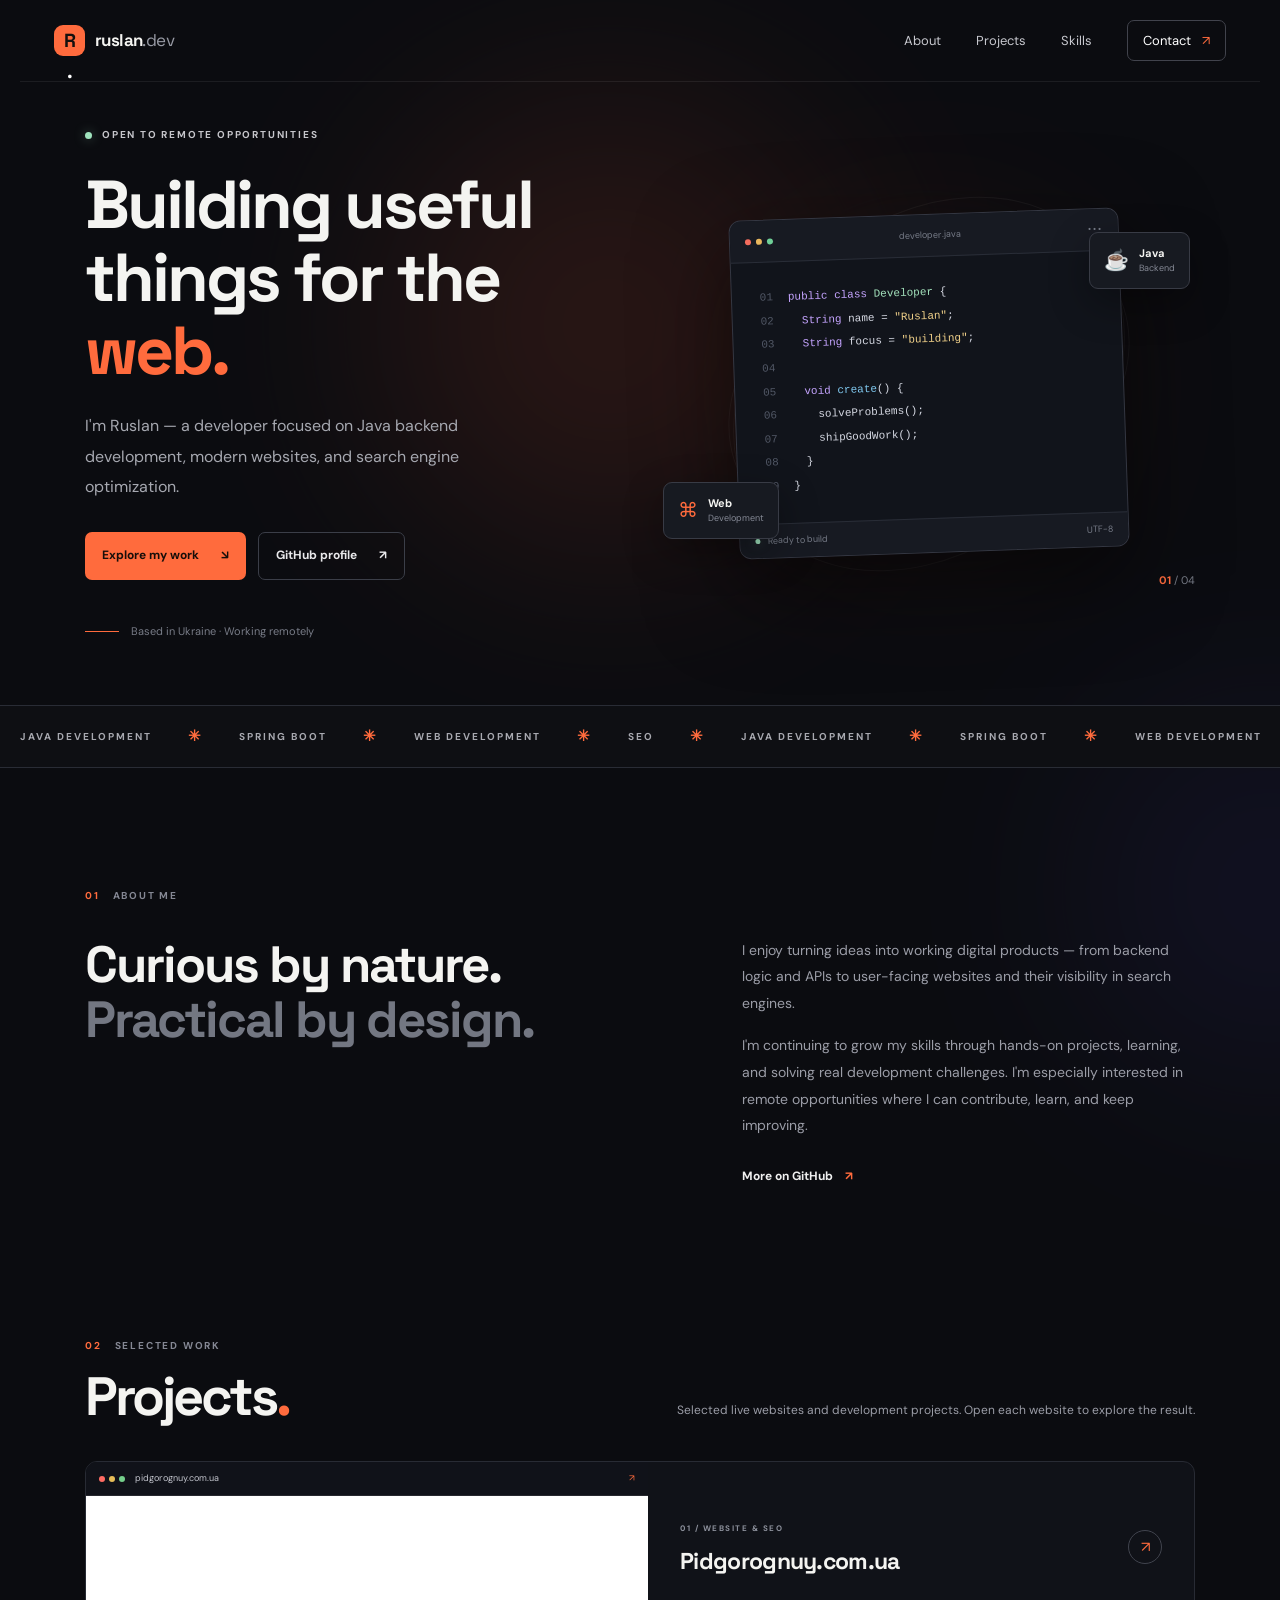
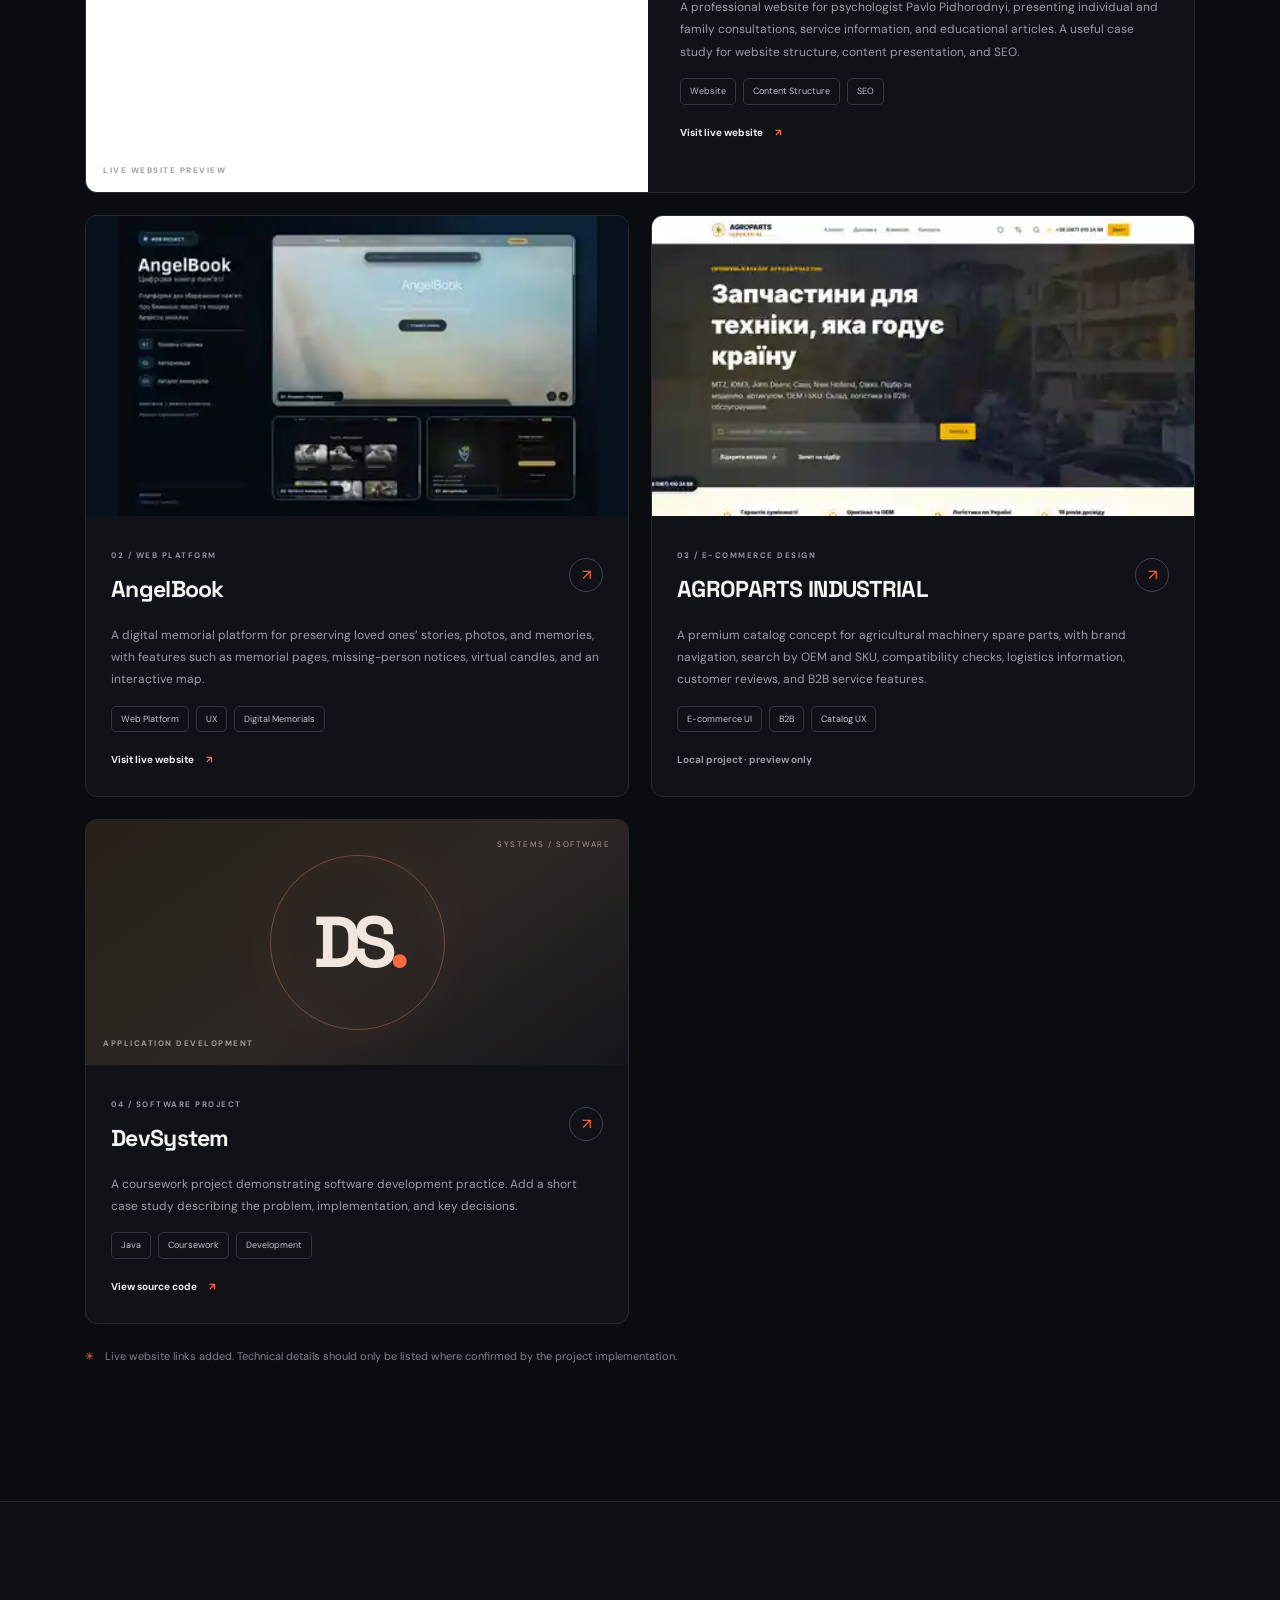
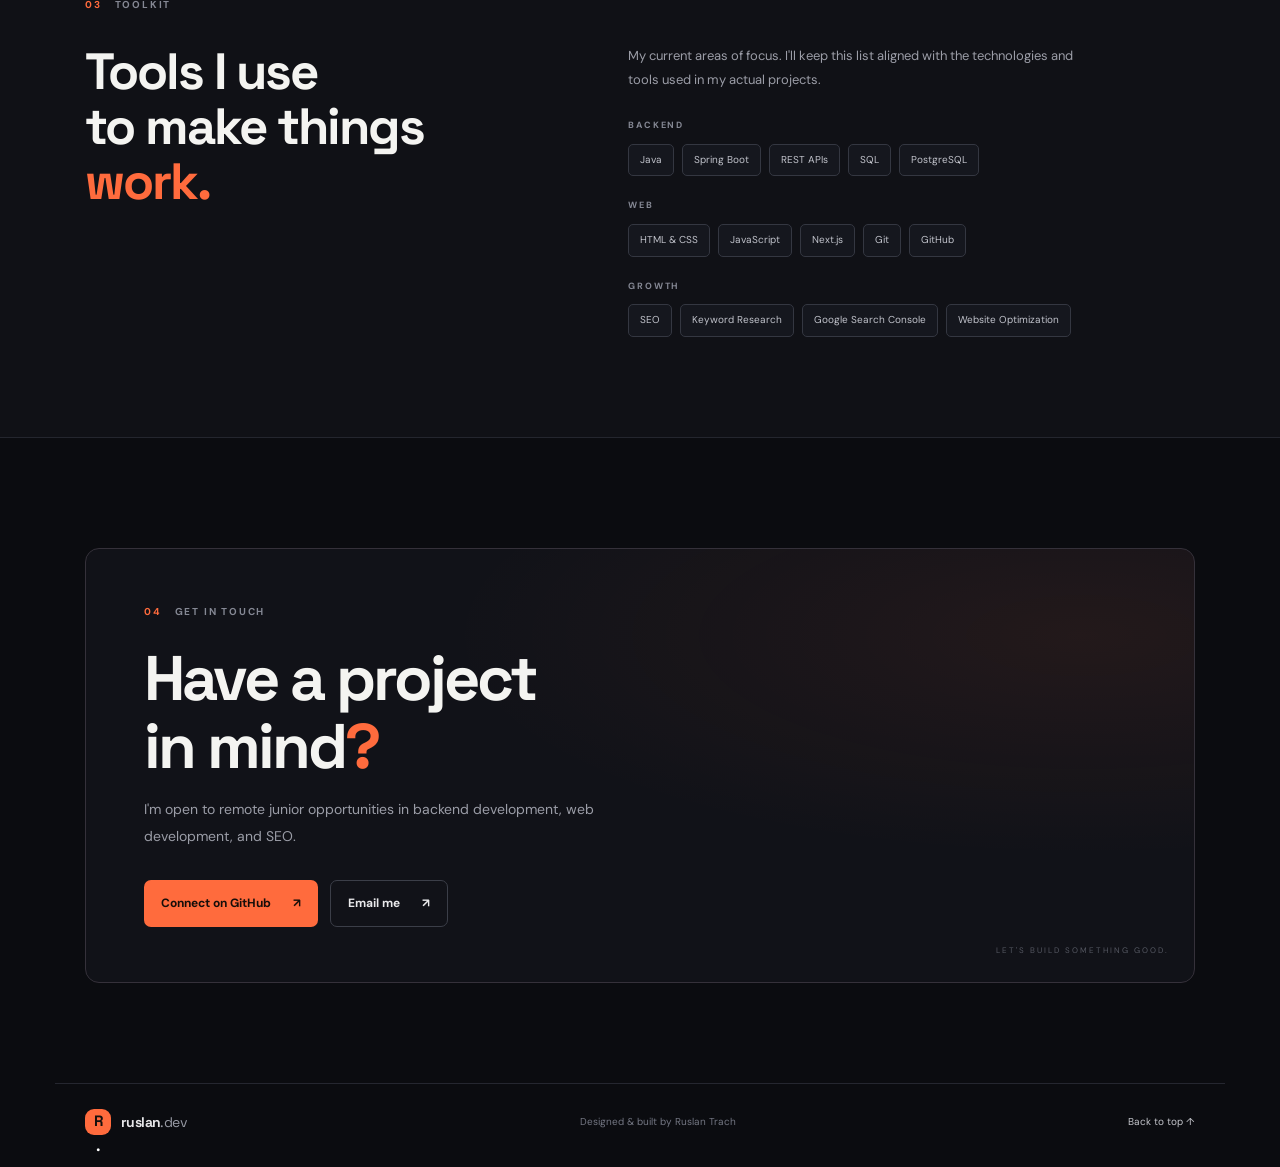
==== commit 12ef0dc7: "Refresh portfolio card to supplied AGROPARTS screenshot" ====
--- a/index.html
+++ b/index.html
@@ -81,7 +81,7 @@
           <div class="project-info"><div class="project-title-row"><div><span class="project-type">02 / WEB PLATFORM</span><h3>AngelBook</h3></div><a class="round-link" href="https://www.angelbook.org/" target="_blank" rel="noreferrer" aria-label="Open AngelBook website">↗</a></div><p>A digital memorial platform for preserving loved ones’ stories, photos, and memories, with features such as memorial pages, missing-person notices, virtual candles, and an interactive map.</p><div class="tag-list"><span>Web Platform</span><span>UX</span><span>Digital Memorials</span></div><a class="project-link" href="https://www.angelbook.org/" target="_blank" rel="noreferrer">Visit live website <span>↗</span></a></div>
         </article>
         <article class="project-card">
-          <div class="project-visual agroparts-visual" style="padding:0;overflow:hidden;min-height:300px;background:#f6f7f9;"><iframe src="agroparts-card.html?v=20261015-5" title="AGROPARTS INDUSTRIAL local project portfolio preview" loading="lazy" style="display:block;width:100%;height:100%;min-height:300px;border:0;"></iframe></div>
+          <div class="project-visual agroparts-visual" style="padding:0;overflow:hidden;min-height:300px;background:#f6f7f9;"><iframe src="agroparts-card.html?v=20261015-6" title="AGROPARTS INDUSTRIAL local project portfolio preview" loading="lazy" style="display:block;width:100%;height:100%;min-height:300px;border:0;"></iframe></div>
           <div class="project-info"><div class="project-title-row"><div><span class="project-type">03 / E-COMMERCE DESIGN</span><h3>AGROPARTS INDUSTRIAL</h3></div><span class="round-link" aria-hidden="true">↗</span></div><p>A premium catalog concept for agricultural machinery spare parts, with brand navigation, search by OEM and SKU, compatibility checks, logistics information, customer reviews, and B2B service features.</p><div class="tag-list"><span>E-commerce UI</span><span>B2B</span><span>Catalog UX</span></div><span class="project-link" style="cursor:default;color:var(--muted,#a1a1aa);">Local project · preview only</span></div>
         </article>
         <article class="project-card">
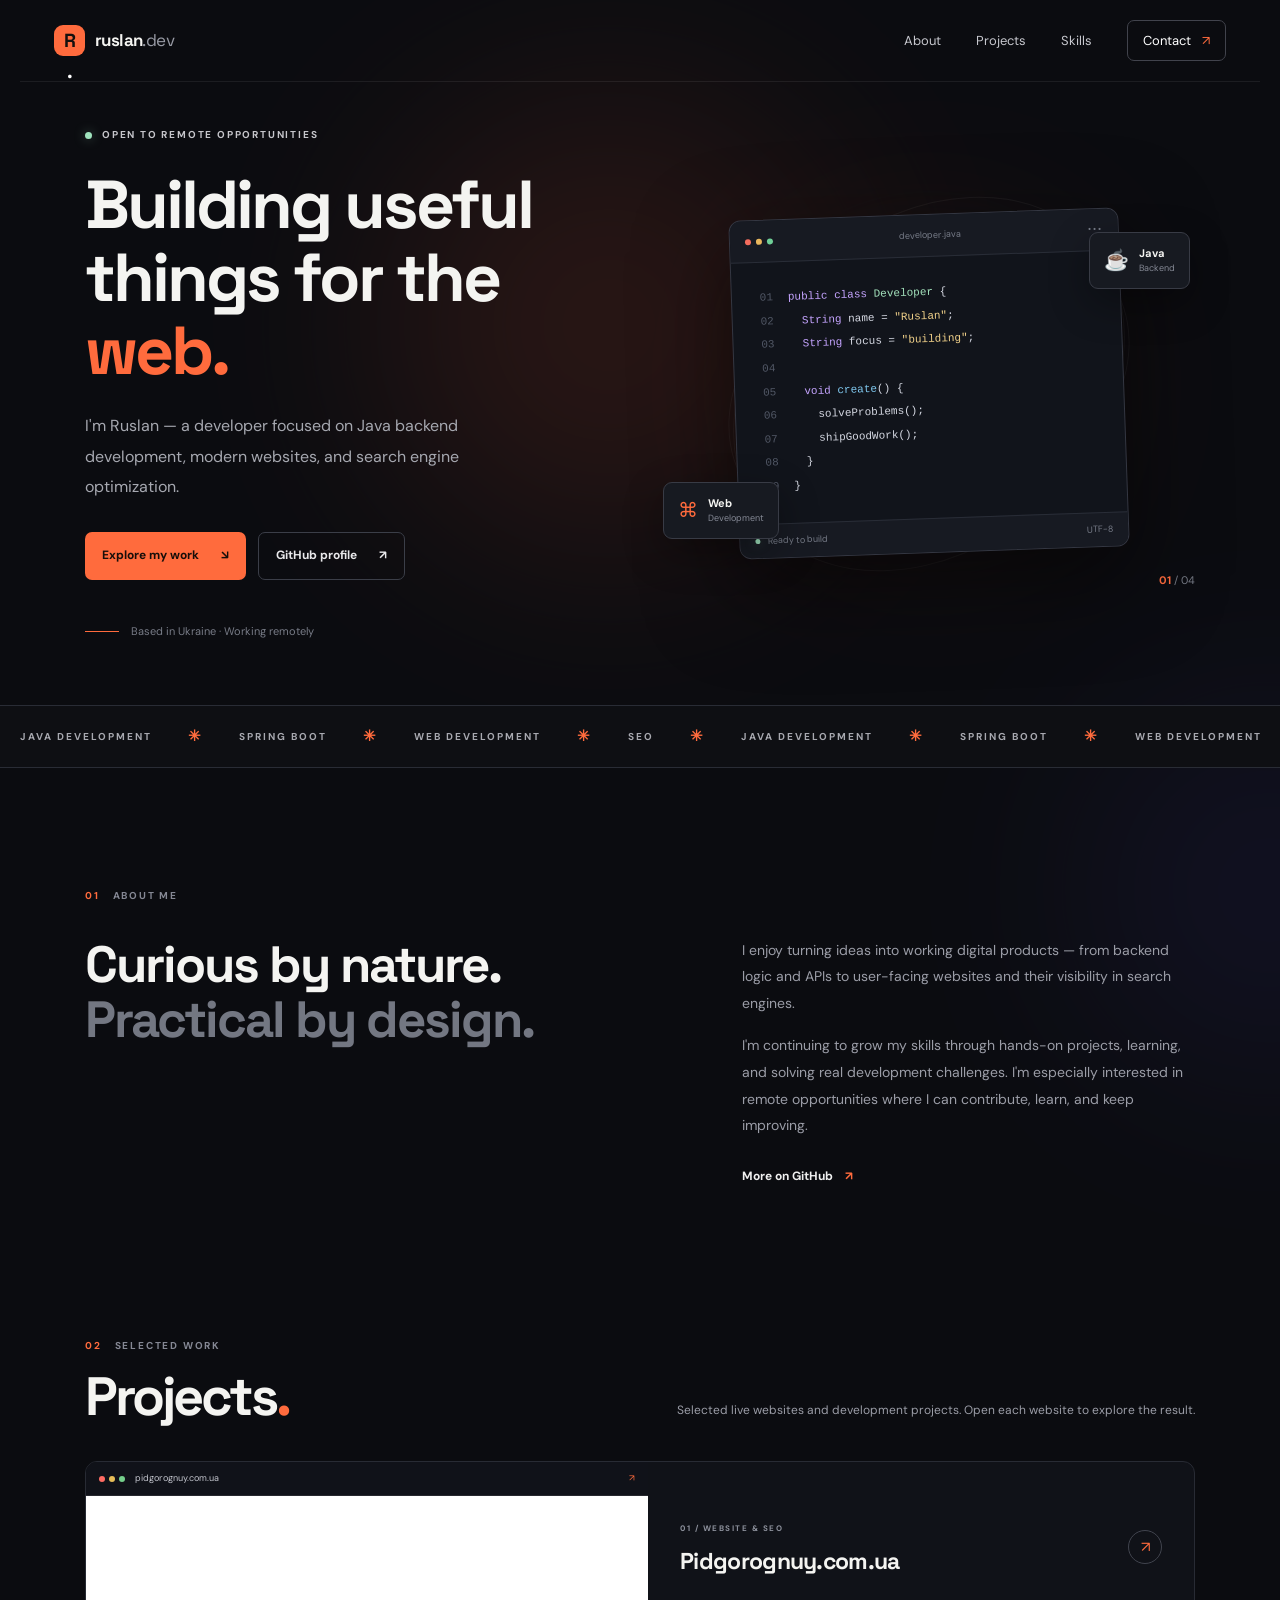
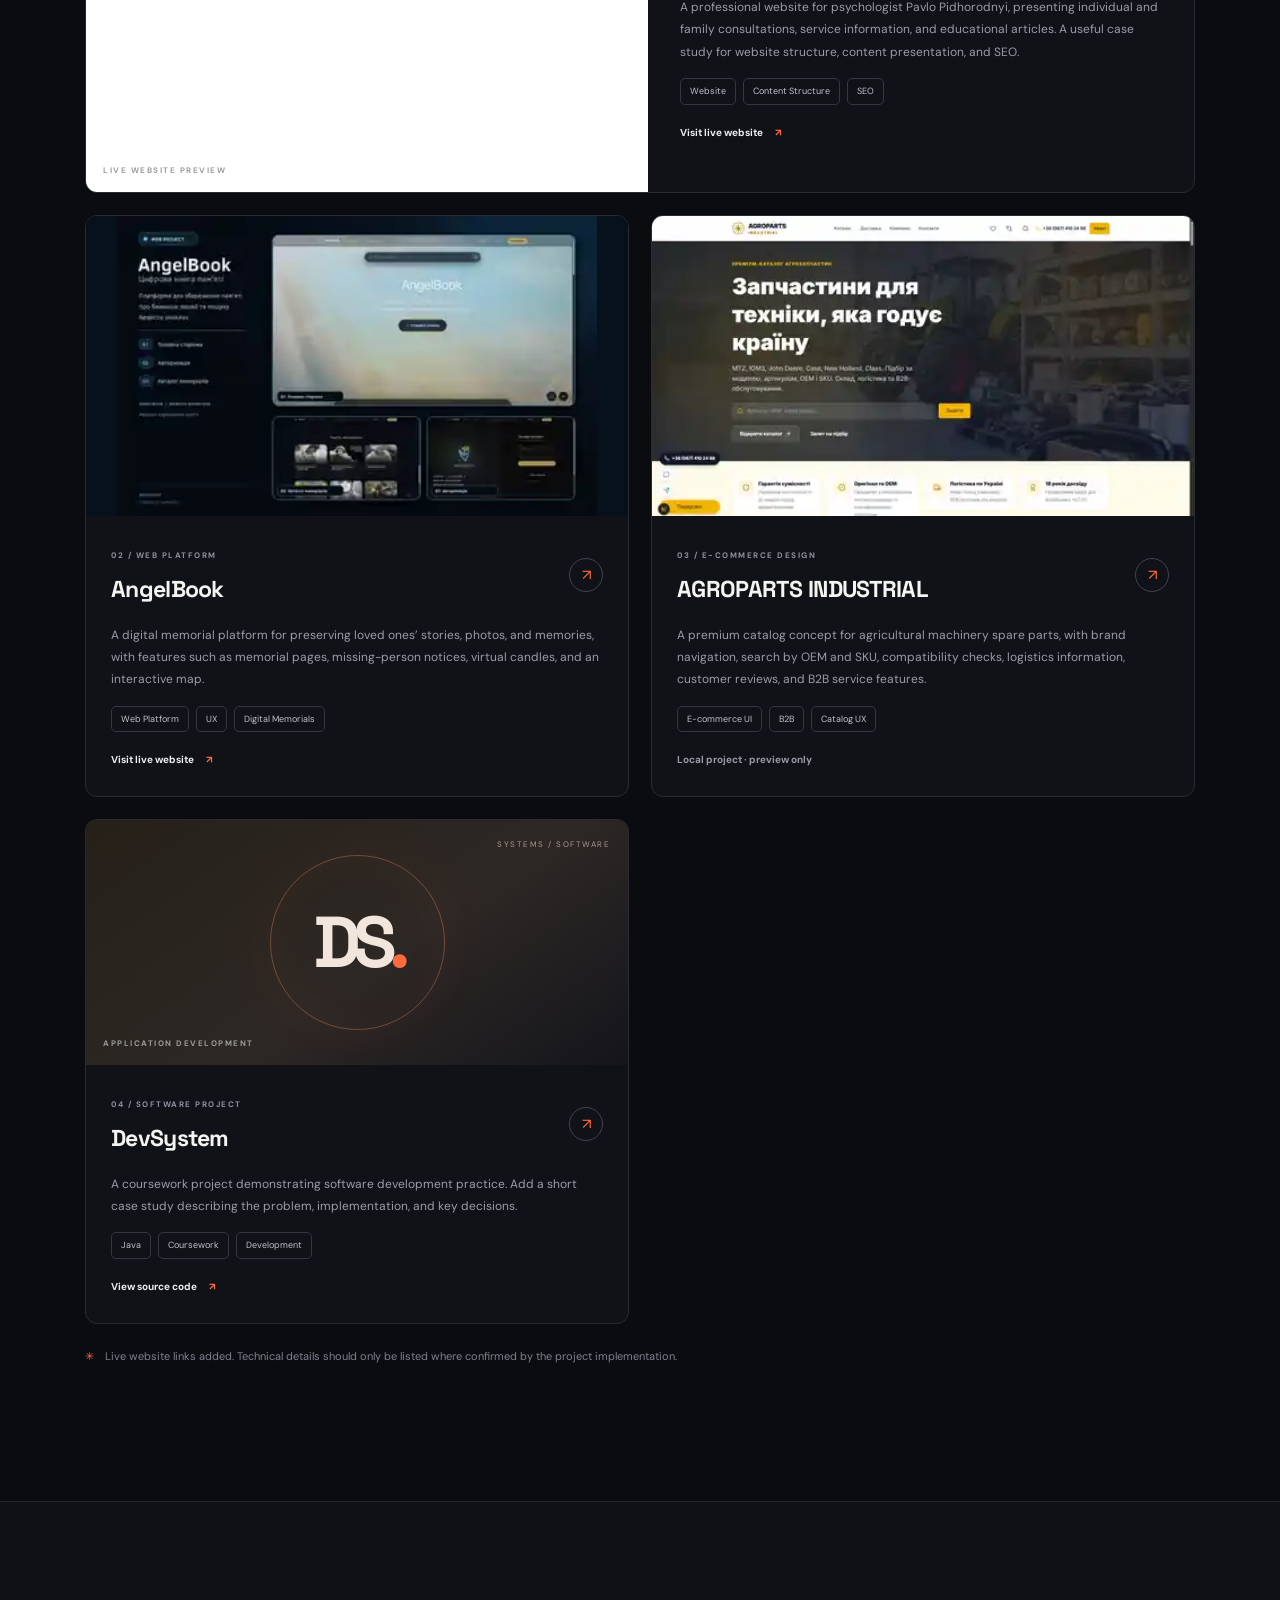
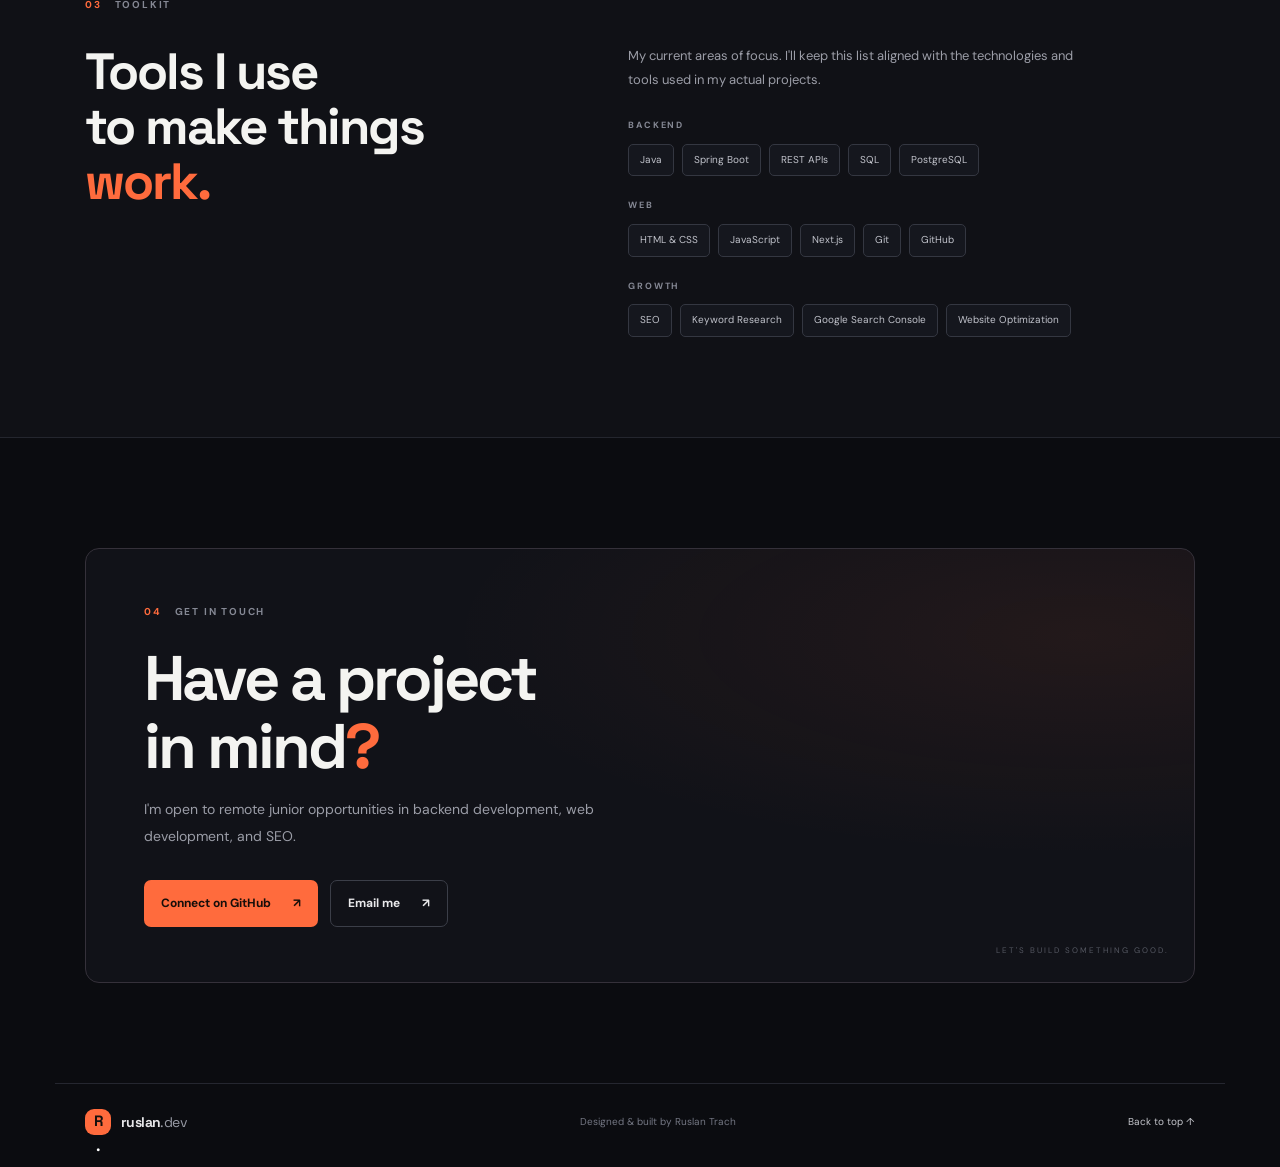
==== commit d0d9dabb: "Refresh AGROPARTS screenshot cache" ====
--- a/index.html
+++ b/index.html
@@ -81,7 +81,7 @@
           <div class="project-info"><div class="project-title-row"><div><span class="project-type">02 / WEB PLATFORM</span><h3>AngelBook</h3></div><a class="round-link" href="https://www.angelbook.org/" target="_blank" rel="noreferrer" aria-label="Open AngelBook website">↗</a></div><p>A digital memorial platform for preserving loved ones’ stories, photos, and memories, with features such as memorial pages, missing-person notices, virtual candles, and an interactive map.</p><div class="tag-list"><span>Web Platform</span><span>UX</span><span>Digital Memorials</span></div><a class="project-link" href="https://www.angelbook.org/" target="_blank" rel="noreferrer">Visit live website <span>↗</span></a></div>
         </article>
         <article class="project-card">
-          <div class="project-visual agroparts-visual" style="padding:0;overflow:hidden;min-height:300px;background:#f6f7f9;"><iframe src="agroparts-card.html?v=20261015-6" title="AGROPARTS INDUSTRIAL local project portfolio preview" loading="lazy" style="display:block;width:100%;height:100%;min-height:300px;border:0;"></iframe></div>
+          <div class="project-visual agroparts-visual" style="padding:0;overflow:hidden;min-height:300px;background:#f6f7f9;"><iframe src="agroparts-card.html?v=20261015-7" title="AGROPARTS INDUSTRIAL local project portfolio preview" loading="lazy" style="display:block;width:100%;height:100%;min-height:300px;border:0;"></iframe></div>
           <div class="project-info"><div class="project-title-row"><div><span class="project-type">03 / E-COMMERCE DESIGN</span><h3>AGROPARTS INDUSTRIAL</h3></div><span class="round-link" aria-hidden="true">↗</span></div><p>A premium catalog concept for agricultural machinery spare parts, with brand navigation, search by OEM and SKU, compatibility checks, logistics information, customer reviews, and B2B service features.</p><div class="tag-list"><span>E-commerce UI</span><span>B2B</span><span>Catalog UX</span></div><span class="project-link" style="cursor:default;color:var(--muted,#a1a1aa);">Local project · preview only</span></div>
         </article>
         <article class="project-card">
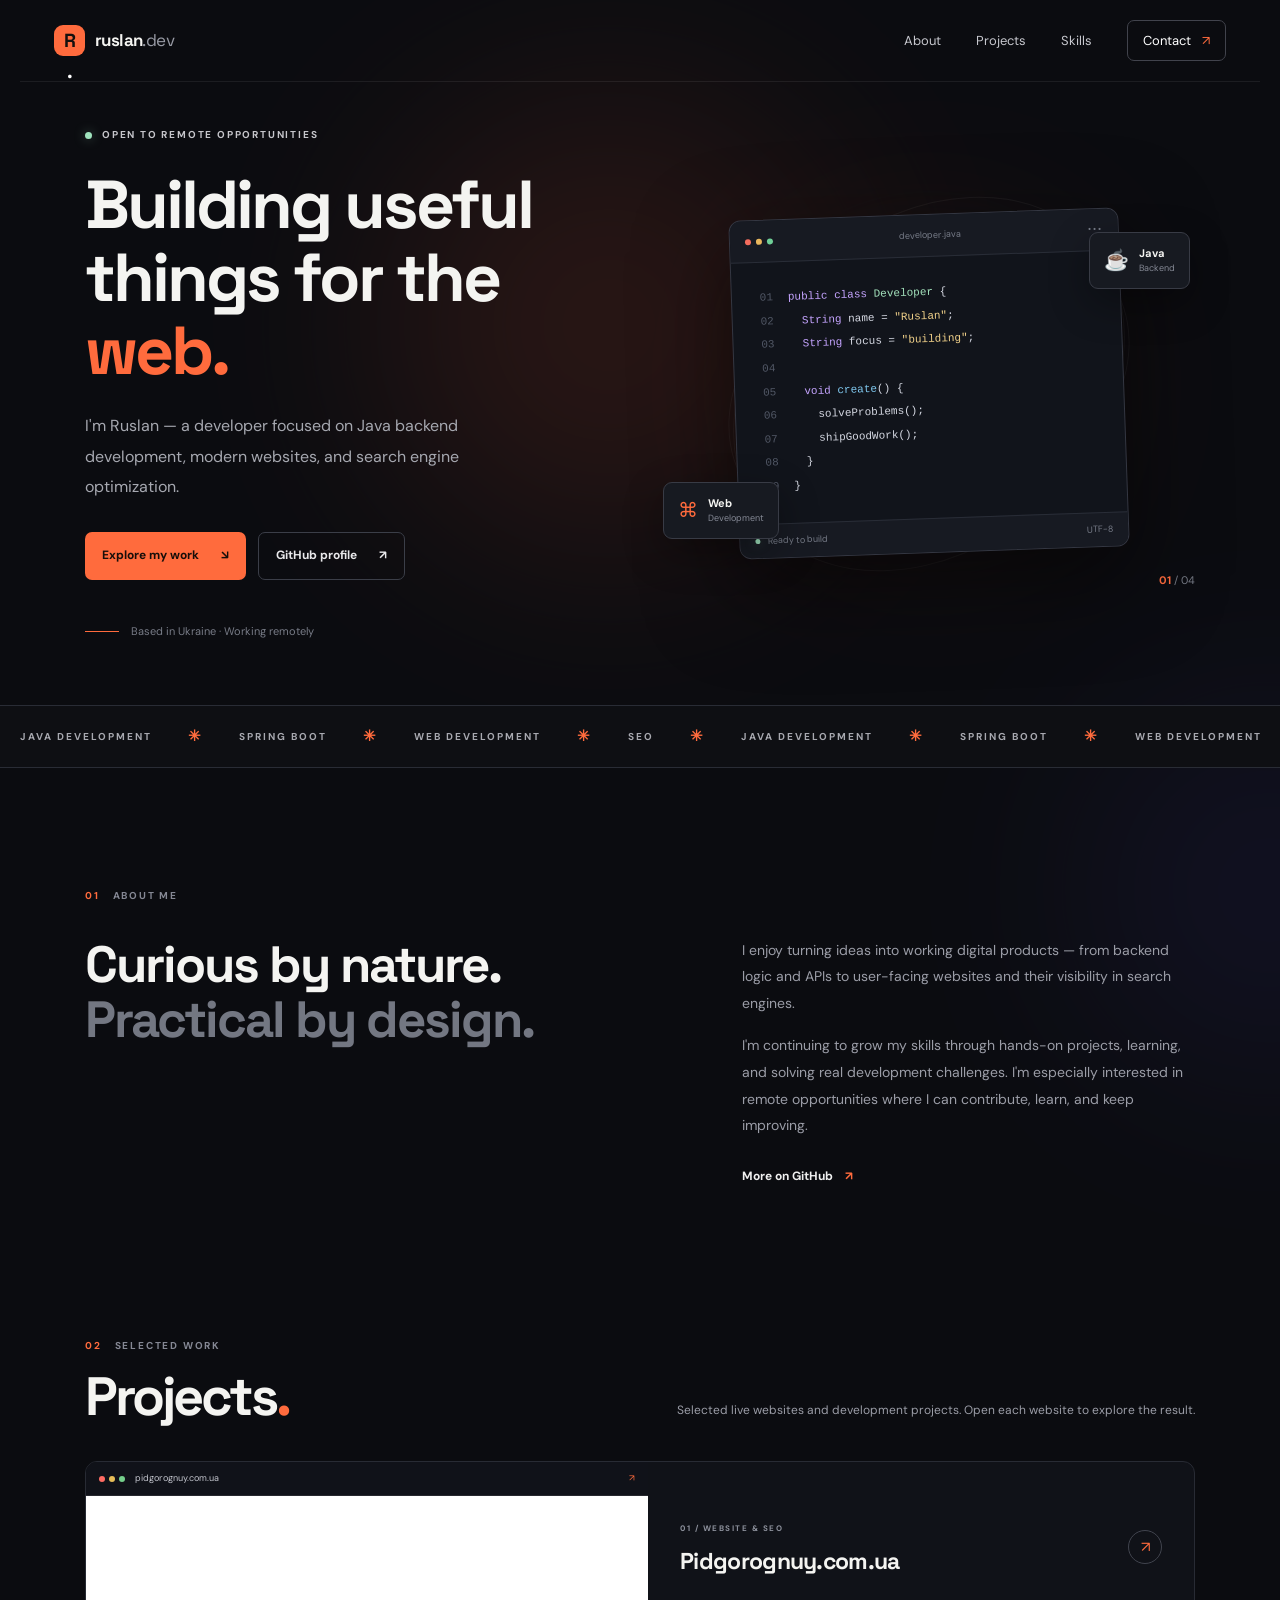
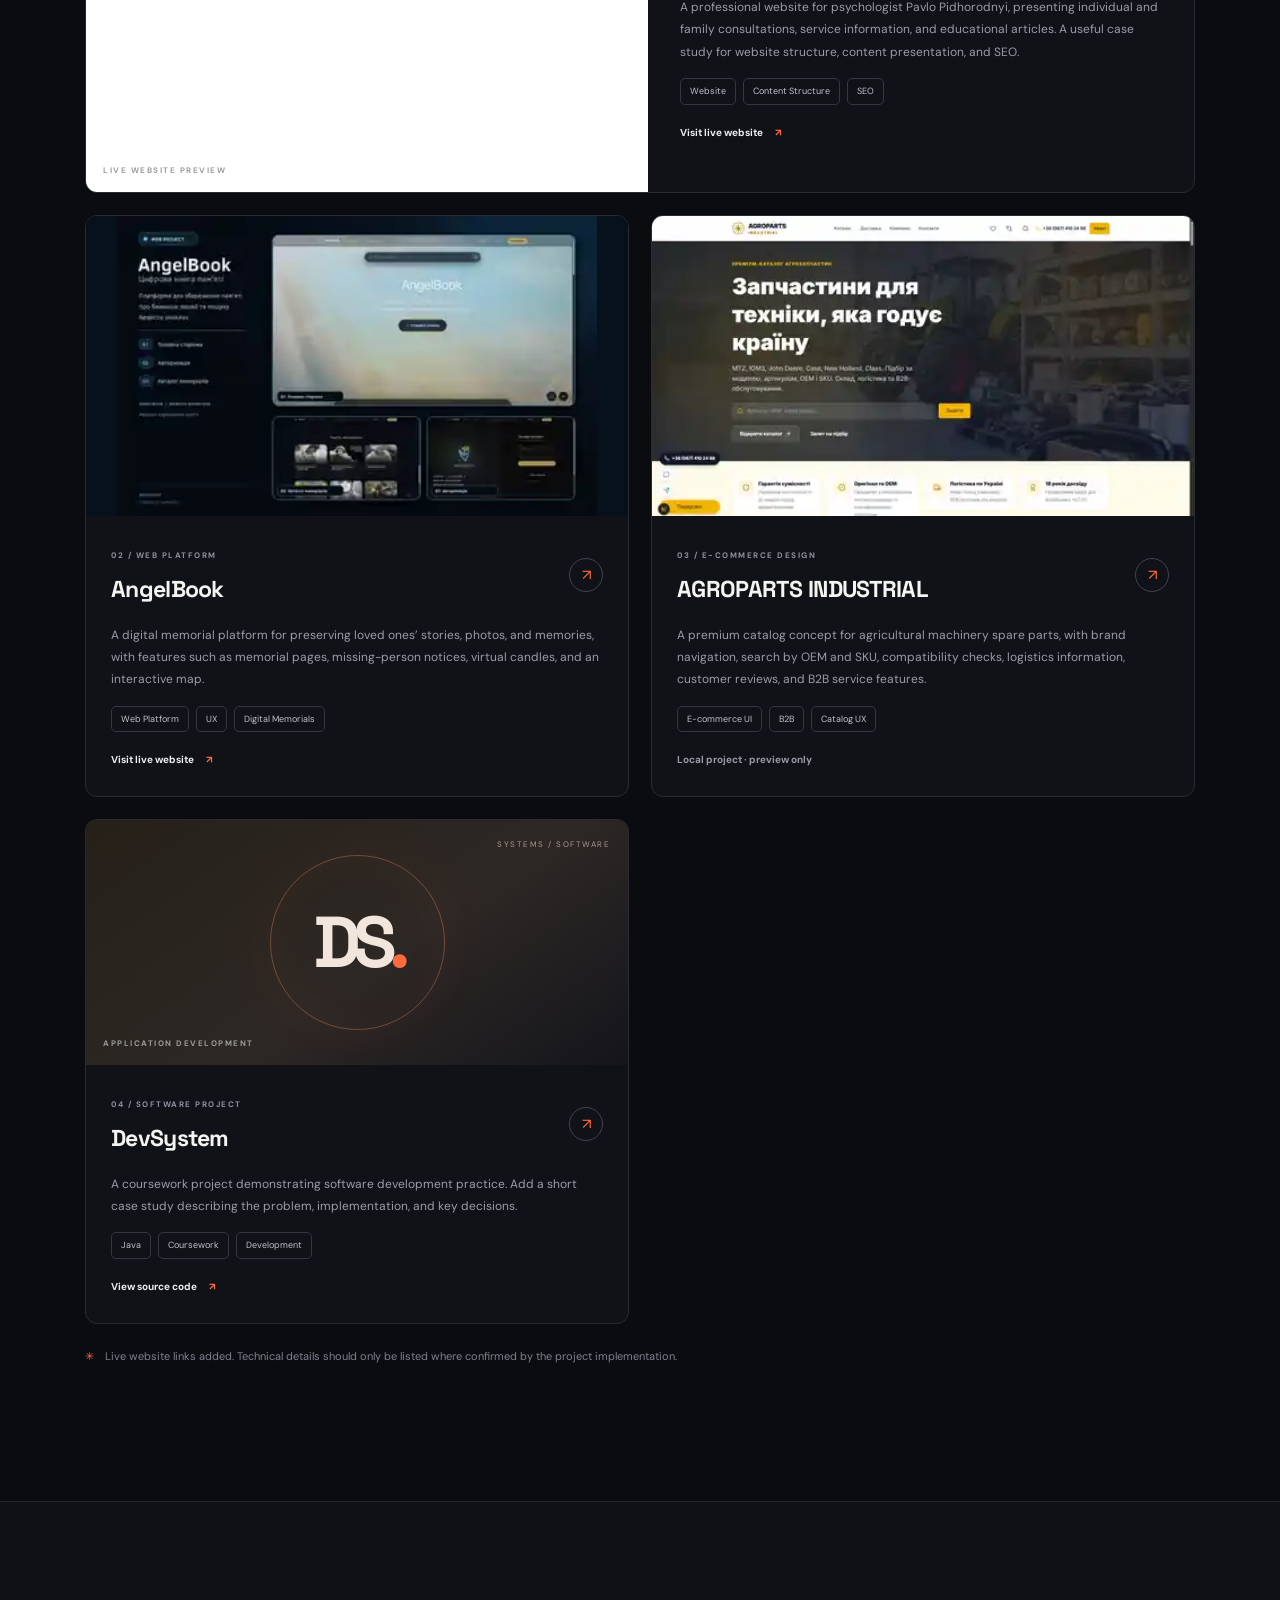
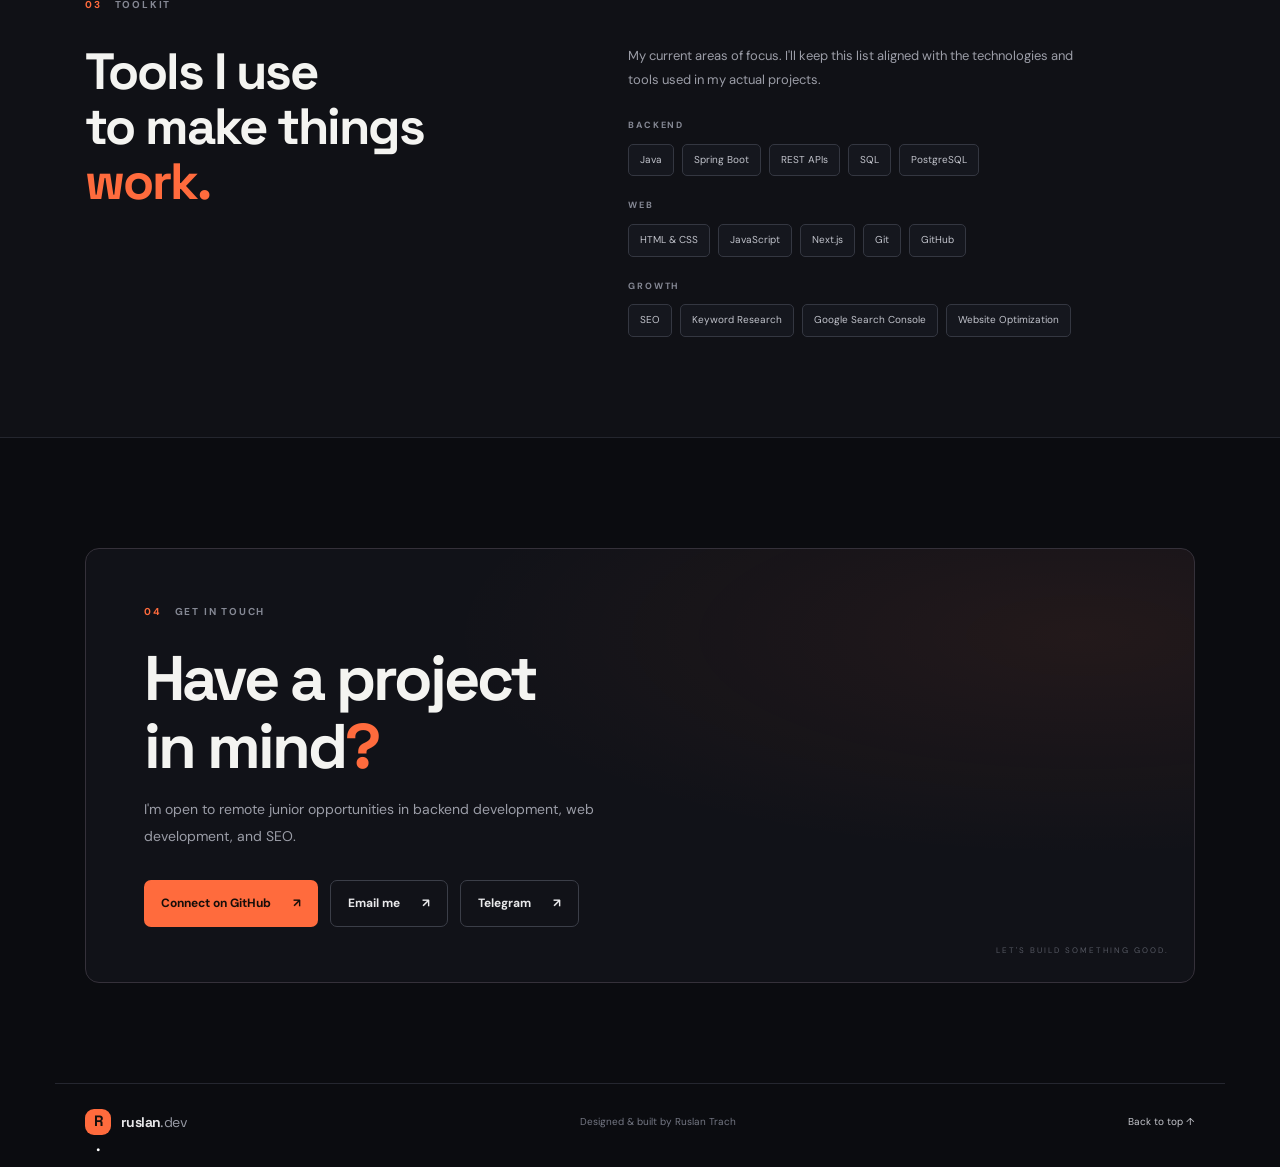
==== commit 37008a46: "Set portfolio email and Telegram contact links" ====
--- a/index.html
+++ b/index.html
@@ -94,7 +94,7 @@
 
     <section class="skills-section" id="skills"><div class="section-wrap"><div class="section-label"><span>03</span> TOOLKIT</div><div class="skills-layout"><h2>Tools I use<br>to make things<br><span class="accent-text">work.</span></h2><div class="skills-content"><p>My current areas of focus. I'll keep this list aligned with the technologies and tools used in my actual projects.</p><div class="skill-groups"><div class="skill-group"><h3>BACKEND</h3><div class="skill-pills"><span>Java</span><span>Spring Boot</span><span>REST APIs</span><span>SQL</span><span>PostgreSQL</span></div></div><div class="skill-group"><h3>WEB</h3><div class="skill-pills"><span>HTML & CSS</span><span>JavaScript</span><span>Next.js</span><span>Git</span><span>GitHub</span></div></div><div class="skill-group"><h3>GROWTH</h3><div class="skill-pills"><span>SEO</span><span>Keyword Research</span><span>Google Search Console</span><span>Website Optimization</span></div></div></div></div></div></div></section>
 
-    <section class="section-wrap contact-section" id="contact"><div class="contact-panel"><div class="section-label"><span>04</span> GET IN TOUCH</div><h2>Have a project<br>in mind<span class="accent-text">?</span></h2><p>I'm open to remote junior opportunities in backend development, web development, and SEO.</p><div class="contact-actions"><a class="button button-primary" href="https://github.com/TrachRuslan" target="_blank" rel="noreferrer">Connect on GitHub <span>↗</span></a><a class="button button-ghost" href="mailto:YOUR_EMAIL@example.com">Email me <span>↗</span></a></div><span class="contact-decoration">LET'S BUILD SOMETHING GOOD.</span></div></section>
+    <section class="section-wrap contact-section" id="contact"><div class="contact-panel"><div class="section-label"><span>04</span> GET IN TOUCH</div><h2>Have a project<br>in mind<span class="accent-text">?</span></h2><p>I'm open to remote junior opportunities in backend development, web development, and SEO.</p><div class="contact-actions"><a class="button button-primary" href="https://github.com/TrachRuslan" target="_blank" rel="noreferrer">Connect on GitHub <span>↗</span></a><a class="button button-ghost" href="mailto:trac4797@gmail.com">Email me <span>↗</span></a><a class="button button-ghost" href="https://t.me/Trach_r" target="_blank" rel="noreferrer">Telegram <span>↗</span></a></div><span class="contact-decoration">LET'S BUILD SOMETHING GOOD.</span></div></section>
   </main>
   <footer class="site-footer"><a class="brand" href="#home"><span class="brand-mark">R<span>.</span></span><span>ruslan<span class="muted">.dev</span></span></a><span>Designed & built by Ruslan Trach</span><a href="#home">Back to top ↑</a></footer>
 </body>
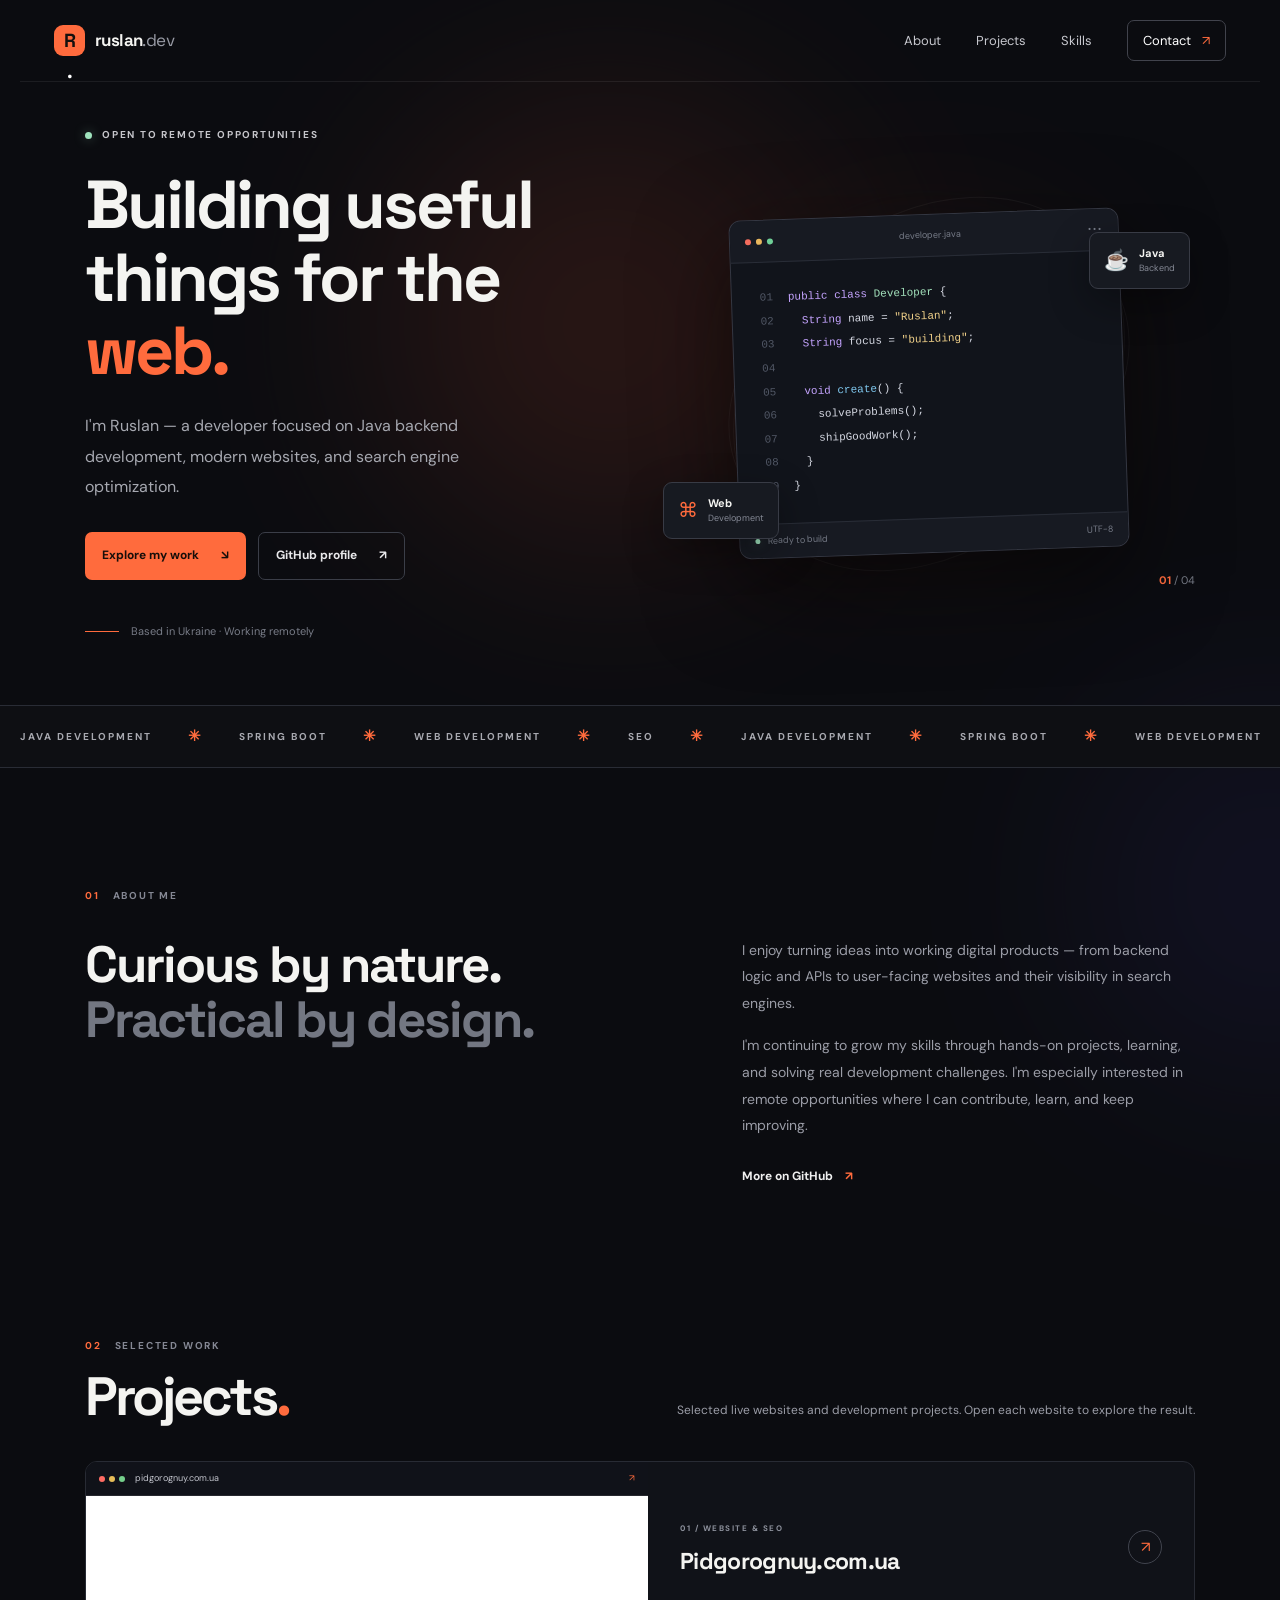
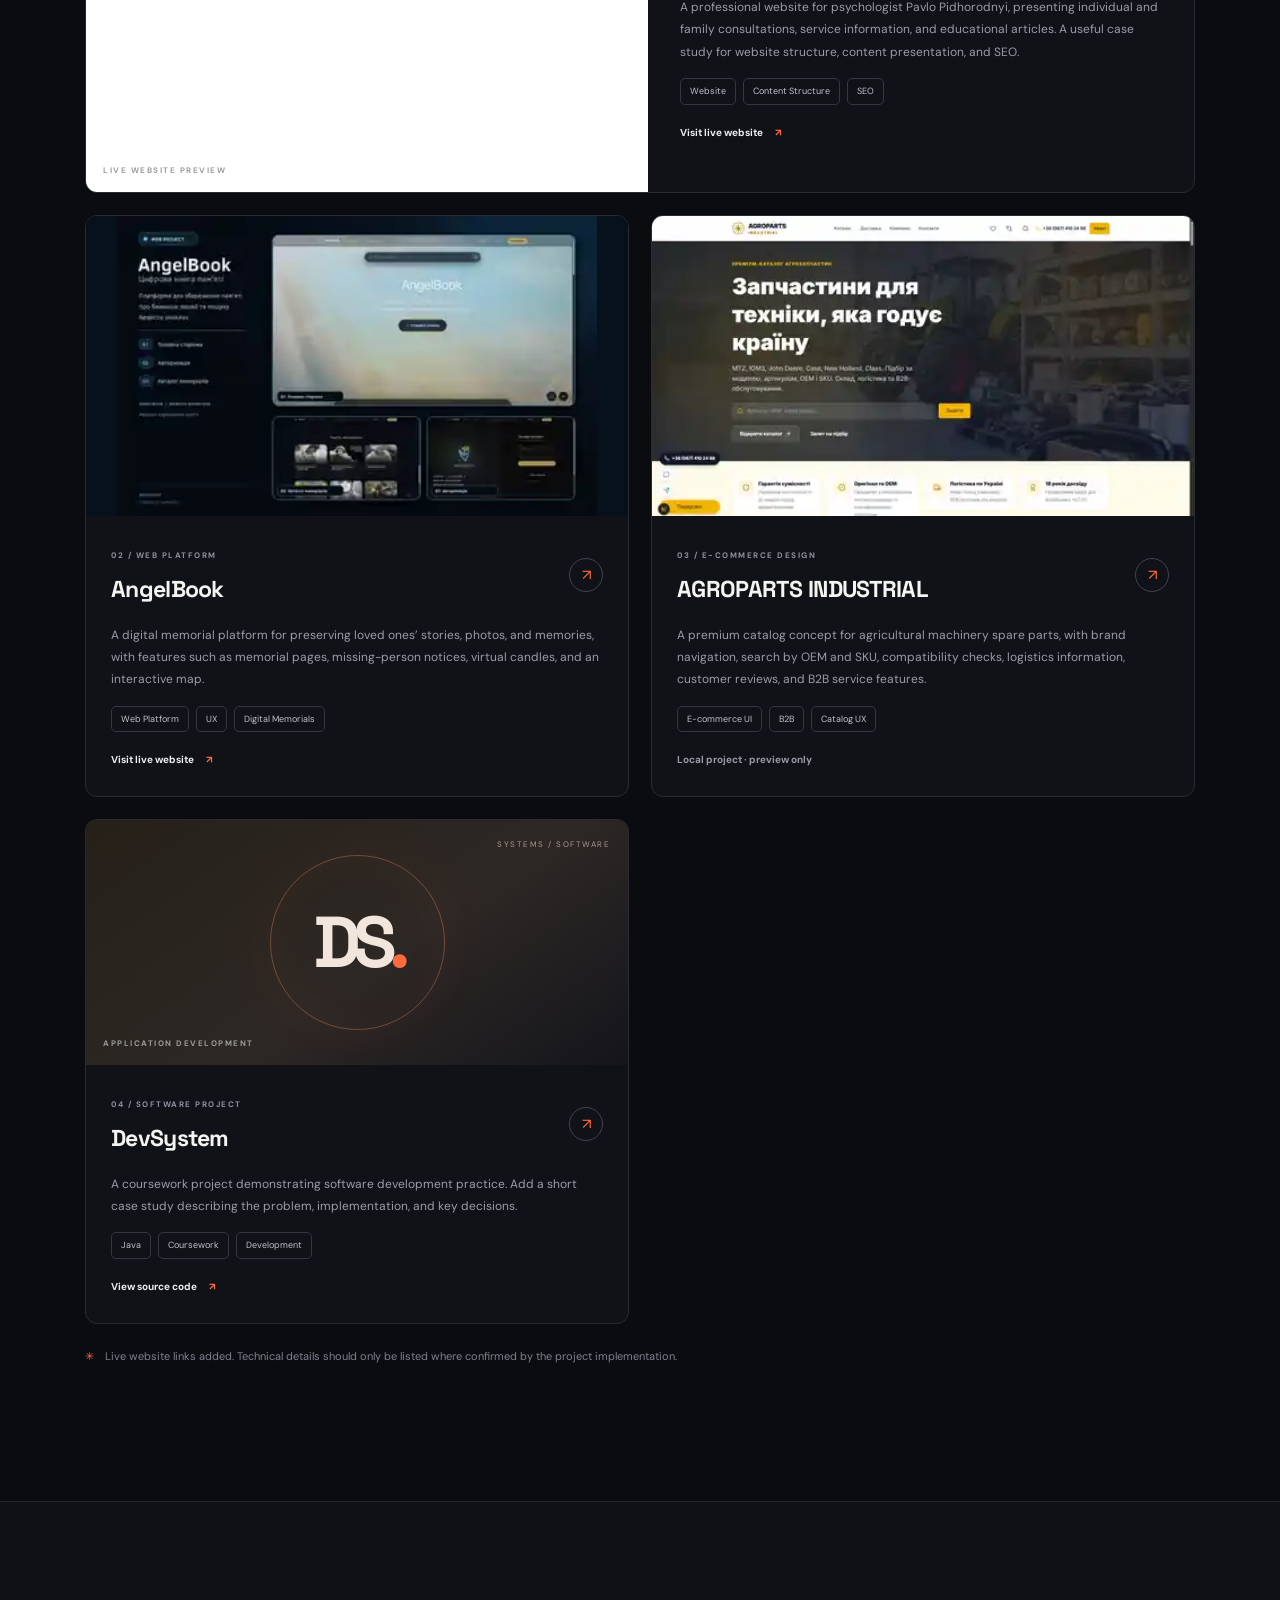
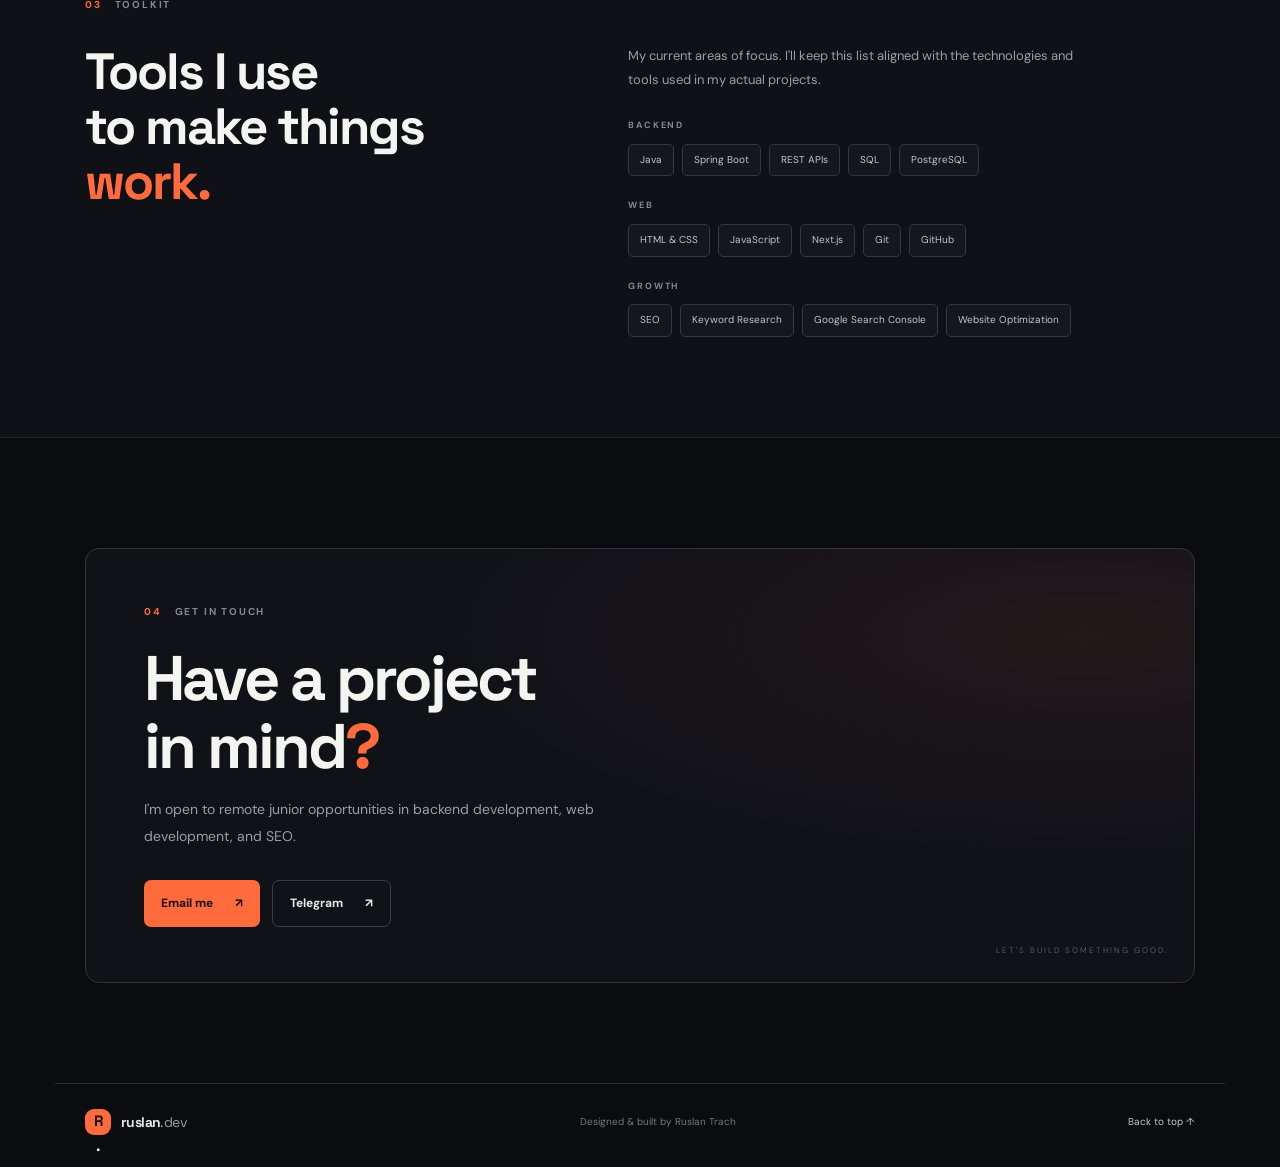
==== commit 8f8a7397: "Make email and Telegram contact buttons explicit" ====
--- a/index.html
+++ b/index.html
@@ -9,7 +9,7 @@
   <link rel="preconnect" href="https://fonts.googleapis.com">
   <link rel="preconnect" href="https://fonts.gstatic.com" crossorigin>
   <link href="https://fonts.googleapis.com/css2?family=DM+Sans:wght@400;500;600;700&family=Space+Grotesk:wght@400;500;600;700&display=swap" rel="stylesheet">
-  <link rel="stylesheet" href="styles.css">
+  <link rel="stylesheet" href="styles.css?v=contacts-20261015-2">
   <script src="script.js" defer></script>
 </head>
 <body>
@@ -94,7 +94,7 @@
 
     <section class="skills-section" id="skills"><div class="section-wrap"><div class="section-label"><span>03</span> TOOLKIT</div><div class="skills-layout"><h2>Tools I use<br>to make things<br><span class="accent-text">work.</span></h2><div class="skills-content"><p>My current areas of focus. I'll keep this list aligned with the technologies and tools used in my actual projects.</p><div class="skill-groups"><div class="skill-group"><h3>BACKEND</h3><div class="skill-pills"><span>Java</span><span>Spring Boot</span><span>REST APIs</span><span>SQL</span><span>PostgreSQL</span></div></div><div class="skill-group"><h3>WEB</h3><div class="skill-pills"><span>HTML & CSS</span><span>JavaScript</span><span>Next.js</span><span>Git</span><span>GitHub</span></div></div><div class="skill-group"><h3>GROWTH</h3><div class="skill-pills"><span>SEO</span><span>Keyword Research</span><span>Google Search Console</span><span>Website Optimization</span></div></div></div></div></div></div></section>
 
-    <section class="section-wrap contact-section" id="contact"><div class="contact-panel"><div class="section-label"><span>04</span> GET IN TOUCH</div><h2>Have a project<br>in mind<span class="accent-text">?</span></h2><p>I'm open to remote junior opportunities in backend development, web development, and SEO.</p><div class="contact-actions"><a class="button button-primary" href="https://github.com/TrachRuslan" target="_blank" rel="noreferrer">Connect on GitHub <span>↗</span></a><a class="button button-ghost" href="mailto:trac4797@gmail.com">Email me <span>↗</span></a><a class="button button-ghost" href="https://t.me/Trach_r" target="_blank" rel="noreferrer">Telegram <span>↗</span></a></div><span class="contact-decoration">LET'S BUILD SOMETHING GOOD.</span></div></section>
+    <section class="section-wrap contact-section" id="contact"><div class="contact-panel"><div class="section-label"><span>04</span> GET IN TOUCH</div><h2>Have a project<br>in mind<span class="accent-text">?</span></h2><p>I'm open to remote junior opportunities in backend development, web development, and SEO.</p><div class="contact-actions"><a class="button button-primary" href="mailto:trac4797@gmail.com">Email me <span>↗</span></a><a class="button button-ghost" href="https://t.me/Trach_r" target="_blank" rel="noopener noreferrer">Telegram <span>↗</span></a></div><span class="contact-decoration">LET'S BUILD SOMETHING GOOD.</span></div></section>
   </main>
   <footer class="site-footer"><a class="brand" href="#home"><span class="brand-mark">R<span>.</span></span><span>ruslan<span class="muted">.dev</span></span></a><span>Designed & built by Ruslan Trach</span><a href="#home">Back to top ↑</a></footer>
 </body>
